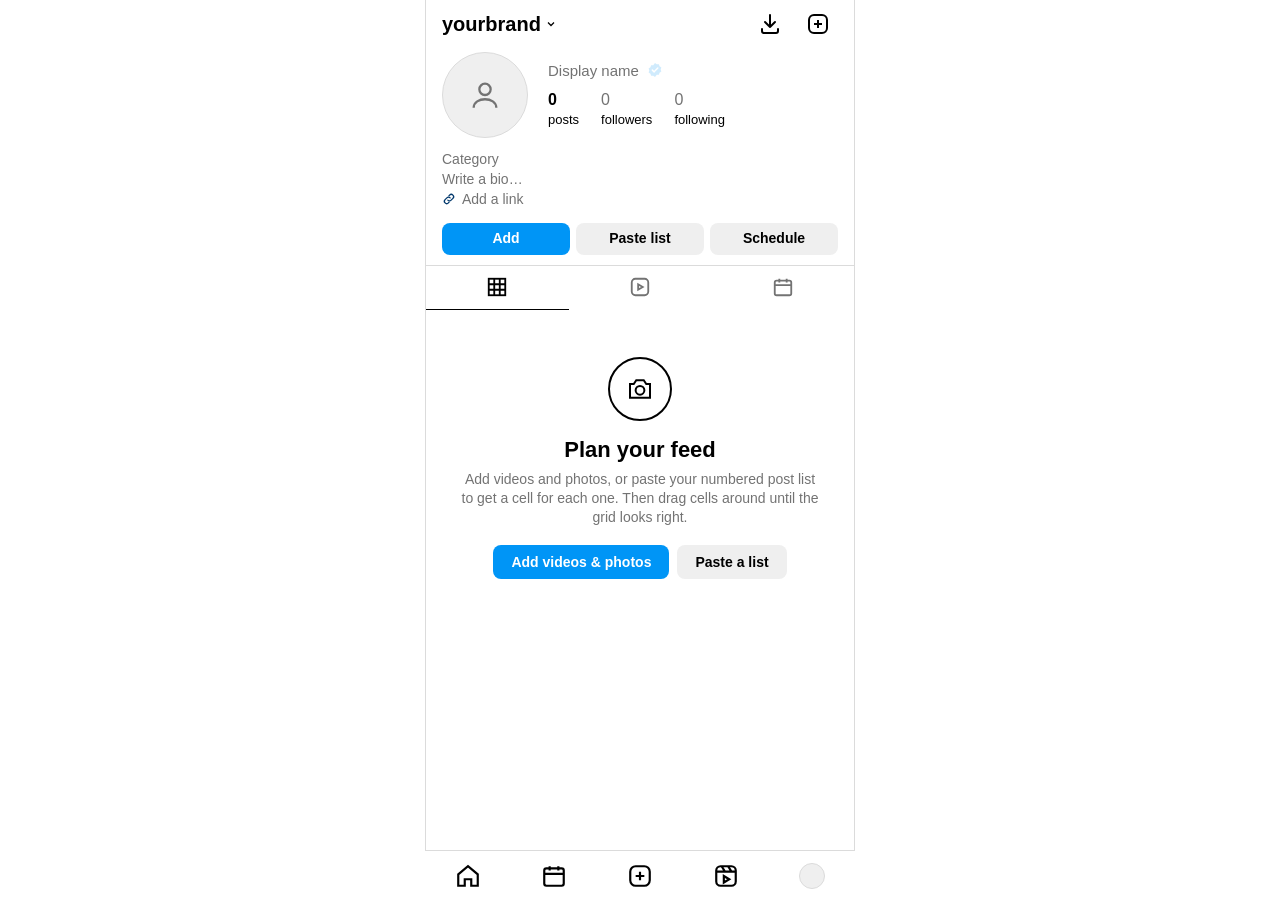
==== Instagram Previewer.html @ edfee6df "Rename index.html to Instagram Previewer.html Co-Authored-By: Claude Opus 5.5 <noreply@anthropic.com" ====
<!doctype html>
<html lang="en">
<head>
<meta charset="utf-8">
<meta name="viewport" content="width=device-width, initial-scale=1, viewport-fit=cover">
<meta name="theme-color" content="#ffffff" media="(prefers-color-scheme: light)">
<meta name="theme-color" content="#000000" media="(prefers-color-scheme: dark)">
<title>DreamVision Feed Planner</title>
<style>
  :root {
    --bg: #ffffff;
    --fg: #000000;
    --muted: #737373;
    --line: #dbdbdb;
    --chip: #efefef;
    --chip-hover: #dbdbdb;
    --sheet: #ffffff;
    --accent: #0095f6;
    --link: #00376b;
    --danger: #ed4956;
    --badge: rgba(0, 0, 0, 0.62);
    --backdrop: rgba(0, 0, 0, 0.45);
  }
  @media (prefers-color-scheme: dark) {
    :root:not([data-theme="light"]) {
      --bg: #000000;
      --fg: #f5f5f5;
      --muted: #a8a8a8;
      --line: #262626;
      --chip: #262626;
      --chip-hover: #363636;
      --sheet: #1a1a1a;
      --link: #e0f1ff;
      --backdrop: rgba(0, 0, 0, 0.65);
      color-scheme: dark;
    }
  }
  :root[data-theme="dark"] {
    --bg: #000000;
    --fg: #f5f5f5;
    --muted: #a8a8a8;
    --line: #262626;
    --chip: #262626;
    --chip-hover: #363636;
    --sheet: #1a1a1a;
    --link: #e0f1ff;
    --backdrop: rgba(0, 0, 0, 0.65);
    color-scheme: dark;
  }
  /* Keep content clear of the notch / home bar; fixed bars add their own inset. */
  :root { padding-top: env(safe-area-inset-top, 0px); }

  * { box-sizing: border-box; }
  html { -webkit-text-size-adjust: 100%; }
  body {
    margin: 0;
    background: var(--bg);
    color: var(--fg);
    font: 14px/1.35 -apple-system, BlinkMacSystemFont, "Segoe UI", Roboto, Helvetica, Arial, sans-serif;
  }
  button { font: inherit; color: inherit; background: none; border: 0; padding: 0; cursor: pointer; }
  svg { display: block; }
  [hidden] { display: none !important; }

  .app {
    max-width: 430px;
    margin: 0 auto;
    min-height: 100dvh;
    padding-bottom: calc(56px + env(safe-area-inset-bottom));
    background: var(--bg);
    position: relative;
  }
  @media (min-width: 480px) {
    .app { border-left: 1px solid var(--line); border-right: 1px solid var(--line); }
  }

  /* Top bar */
  .topbar {
    position: sticky; top: env(safe-area-inset-top, 0px); z-index: 20;
    display: flex; align-items: center; gap: 8px;
    height: 48px; padding: 0 16px;
    background: var(--bg);
  }
  .topbar .handle { font-size: 20px; font-weight: 700; flex: 1; min-width: 0; display: flex; align-items: center; gap: 4px; }
  .topbar .handle [contenteditable] { outline: none; white-space: nowrap; overflow: hidden; text-overflow: ellipsis; }
  .icon-btn { width: 40px; height: 40px; display: grid; place-items: center; border-radius: 8px; }
  .icon-btn:active { opacity: 0.5; }

  /* Profile header (current Instagram layout: name + stats beside the photo) */
  .profile { padding: 4px 16px 0; }
  .profile-top { display: flex; align-items: center; gap: 20px; }
  .avatar {
    flex: none; width: 86px; height: 86px; border-radius: 50%; cursor: pointer;
    background: var(--chip) center/cover no-repeat; border: 1px solid var(--line);
    display: grid; place-items: center; color: var(--muted);
  }
  .profile-main { flex: 1; min-width: 0; display: grid; gap: 8px; }
  .name-row { min-width: 0; }
  .name-row .name { font-weight: 600; font-size: 15px; outline: none; overflow-wrap: anywhere; }
  .verified { display: inline-flex; vertical-align: -2px; margin-left: 4px; color: var(--accent); }
  .verified[aria-pressed="false"] { opacity: 0.18; }
  .stats { display: flex; gap: 22px; }
  .stat b { display: block; font-size: 16px; font-weight: 600; }
  .stat span { font-size: 13px; }
  .stat [contenteditable] { outline: none; }
  .bio { margin-top: 12px; display: grid; gap: 1px; }
  .bio .category { color: var(--muted); outline: none; }
  .bio .text { white-space: pre-wrap; outline: none; min-height: 1.35em; }
  .bio .link { display: flex; align-items: center; gap: 6px; color: var(--link); font-weight: 600; }
  .bio .link span { outline: none; min-width: 2em; }
  [contenteditable]:empty::before { content: attr(data-placeholder); color: var(--muted); font-weight: 400; }
  [contenteditable]:focus { background: var(--chip); border-radius: 4px; }
  .actions { display: flex; gap: 6px; margin: 14px 0 10px; }
  .btn {
    flex: 1; min-height: 32px; border-radius: 8px; background: var(--chip);
    font-weight: 600; font-size: 14px; padding: 0 10px;
  }
  .btn:hover { background: var(--chip-hover); }
  .btn.primary { background: var(--accent); color: #fff; }
  .btn.primary:hover { filter: brightness(0.95); }

  /* Tabs */
  .tabs { display: flex; border-top: 1px solid var(--line); position: sticky; top: calc(48px + env(safe-area-inset-top)); z-index: 15; background: var(--bg); }
  .tab {
    flex: 1; height: 44px; display: grid; place-items: center; color: var(--muted);
    border-bottom: 1px solid transparent; margin-bottom: -1px;
  }
  .tab[aria-selected="true"] { color: var(--fg); border-bottom-color: var(--fg); }

  /* Grid: Instagram's profile grid is 3:4 */
  .grid { display: grid; grid-template-columns: repeat(3, 1fr); gap: 2px; }
  .tile {
    position: relative; aspect-ratio: 3 / 4; background: var(--chip); overflow: hidden;
    cursor: pointer; user-select: none; -webkit-user-select: none; -webkit-touch-callout: none;
  }
  .reels .tile { aspect-ratio: 9 / 16; }
  .tile img { width: 100%; height: 100%; object-fit: cover; display: block; pointer-events: none; }
  .tile .kind { position: absolute; top: 6px; right: 6px; color: #fff; filter: drop-shadow(0 0 2px rgba(0,0,0,.6)); }
  .tile .when, .tile .trial {
    position: absolute; bottom: 4px; padding: 1px 6px; border-radius: 4px;
    background: var(--badge); color: #fff; font-size: 11px; font-weight: 600; letter-spacing: .1px;
  }
  .tile .when { left: 4px; }
  .tile .trial { right: 4px; background: rgba(120, 60, 220, .85); }
  .tile .when.posted { background: rgba(0, 149, 246, .85); }
  .tile .busy {
    position: absolute; left: 0; right: 0; bottom: 0; padding: 18px 6px 6px; text-align: center;
    background: linear-gradient(transparent, rgba(0,0,0,.75)); color: #fff; font-size: 11px; font-weight: 600;
  }
  .tile.drop-target { outline: 3px solid var(--accent); outline-offset: -3px; }
  .ph {
    position: absolute; inset: 0; display: flex; flex-direction: column; align-items: center; justify-content: center;
    gap: 6px; padding: 10px; text-align: center; color: #fff;
    background: hsl(var(--h, 220) 22% 30%);
  }
  .ph span { font-weight: 800; font-size: 12px; line-height: 1.15; text-transform: uppercase; overflow-wrap: anywhere; }
  .ph small { font-size: 10px; opacity: .75; display: flex; align-items: center; gap: 4px; }
  .recover { margin: 0 16px 12px; padding: 12px; border-radius: 12px; background: var(--chip); display: grid; gap: 10px; }
  .recover p { margin: 0; }
  .off-grid-note { display: block; width: 100%; padding: 12px 16px; text-align: center; }
  .off-grid-note:hover { color: var(--fg); }
  .tile .reels-only {
    position: absolute; top: 6px; left: 6px; padding: 1px 6px; border-radius: 4px;
    background: var(--badge); color: #fff; font-size: 10px; font-weight: 600;
  }
  .tile.add-tile {
    display: grid; place-items: center; text-align: center; color: var(--muted);
    background: transparent; outline: 1.5px dashed var(--line); outline-offset: -6px; font-size: 12px; font-weight: 600;
  }
  .tile.add-tile:hover { color: var(--fg); }

  /* Drag state (shared by grid + list) */
  .dragging-src { opacity: 0.25; }
  .drag-ghost {
    position: fixed; z-index: 100; pointer-events: none; margin: 0;
    box-shadow: 0 10px 30px rgba(0,0,0,.35); transform: scale(1.06); border-radius: 4px; overflow: hidden;
  }
  body.is-dragging, body.is-dragging * { cursor: grabbing !important; user-select: none; -webkit-user-select: none; }

  /* Empty state */
  .empty { padding: 48px 32px; text-align: center; }
  .empty-icon { width: 64px; height: 64px; margin: 0 auto 14px; border: 2px solid var(--fg); border-radius: 50%; display: grid; place-items: center; }
  .empty h2 { font-size: 22px; margin: 0 0 6px; font-weight: 800; }
  .empty p { margin: 0 0 18px; color: var(--muted); }
  .empty .btns { display: flex; gap: 8px; justify-content: center; flex-wrap: wrap; }
  .empty .btn { flex: none; padding: 0 18px; height: 34px; }

  /* Schedule */
  .sched-settings { padding: 12px 16px; border-bottom: 1px solid var(--line); display: grid; gap: 10px; }
  .sched-settings .row { display: flex; align-items: center; gap: 8px; flex-wrap: wrap; }
  .sched-settings label { color: var(--muted); font-size: 13px; }
  .field {
    font: inherit; color: var(--fg); background: var(--chip); border: 0; border-radius: 8px;
    height: 34px; padding: 0 10px; min-width: 0;
  }
  .field.num { width: 56px; text-align: center; }
  .field.wide { width: 100%; font-weight: 600; }
  .hint { color: var(--muted); font-size: 12px; }
  .list { list-style: none; margin: 0; padding: 0; }
  .list-group { padding: 14px 16px 6px; font-size: 13px; font-weight: 700; color: var(--muted); text-transform: uppercase; letter-spacing: .4px; }
  .item {
    display: flex; align-items: center; gap: 12px; padding: 8px 16px; background: var(--bg);
    user-select: none; -webkit-user-select: none; -webkit-touch-callout: none; cursor: pointer;
  }
  .item:hover { background: color-mix(in srgb, var(--chip) 50%, transparent); }
  .item .thumb { width: 48px; aspect-ratio: 3 / 4; border-radius: 4px; background: var(--chip) center/cover no-repeat; flex: none; position: relative; overflow: hidden; }
  .item .thumb .ph span { font-size: 7px; }
  .item .thumb > svg { position: absolute; top: 3px; right: 3px; color: #fff; filter: drop-shadow(0 0 2px rgba(0,0,0,.6)); }
  .item .meta { flex: 1; min-width: 0; }
  .item .date { font-weight: 600; }
  .item .cap { white-space: nowrap; overflow: hidden; text-overflow: ellipsis; }
  .item .sub { color: var(--muted); font-size: 12px; }
  .item .num { color: var(--muted); font-size: 12px; font-variant-numeric: tabular-nums; width: 20px; text-align: right; flex: none; }
  .item .grip { color: var(--muted); padding: 8px 0 8px 8px; cursor: grab; touch-action: none; }

  /* Bottom nav */
  .bottomnav {
    position: fixed; bottom: 0; left: 50%; transform: translateX(-50%); z-index: 20;
    width: 100%; max-width: 430px; height: calc(50px + env(safe-area-inset-bottom));
    padding-bottom: env(safe-area-inset-bottom);
    display: flex; justify-content: space-around; align-items: center;
    background: var(--bg); border-top: 1px solid var(--line);
  }
  .bottomnav .mini-avatar { width: 26px; height: 26px; border-radius: 50%; background: var(--chip) center/cover no-repeat; border: 1px solid var(--line); }

  /* Modals */
  .backdrop {
    position: fixed; inset: 0; z-index: 50; background: var(--backdrop);
    display: flex; align-items: flex-end; justify-content: center;
    animation: fade .15s ease;
  }
  .sheet {
    width: 100%; max-width: 430px; max-height: 94dvh; overflow: auto; overscroll-behavior: contain;
    background: var(--sheet); border-radius: 14px 14px 0 0;
    padding-bottom: env(safe-area-inset-bottom);
    animation: up .2s ease;
  }
  .grabber { width: 36px; height: 4px; border-radius: 2px; background: var(--line); margin: 8px auto; }
  .sheet-body { padding: 12px 16px 16px; display: grid; gap: 12px; }
  .sheet-title { font-size: 16px; font-weight: 700; text-align: center; padding: 2px 16px 6px; }
  .menu { display: grid; padding: 0 8px 8px; }
  .menu button { display: flex; gap: 14px; align-items: center; text-align: left; padding: 12px 10px; border-radius: 10px; }
  .menu button:hover { background: var(--chip); }
  .menu b { display: block; font-weight: 600; }
  .menu small { color: var(--muted); }
  .backup-row { display: flex; align-items: center; gap: 12px; padding: 12px; border-radius: 12px; background: var(--chip); }
  .backup-row > div { flex: 1; min-width: 0; }
  .backup-row b { display: block; font-weight: 600; }
  .backup-row small { color: var(--muted); }
  .backup-row .btn { flex: none; min-width: 84px; height: 34px; background: var(--sheet); }
  .backup-row .btn.primary { background: var(--accent); }
  .restore-confirm { padding: 12px; border-radius: 12px; border: 1px solid var(--danger); display: grid; gap: 10px; }
  .restore-confirm p { margin: 0; }
  .menu-setting { gap: 16px; margin: 0 8px 12px; padding: 12px 10px 4px; border-top: 1px solid var(--line); }
  .menu-setting b { display: block; font-weight: 600; }
  .menu-setting small { color: var(--muted); }
  .menu .ico { width: 40px; height: 40px; border-radius: 50%; background: var(--chip); display: grid; place-items: center; flex: none; }

  /* Post viewer: swipeable slides */
  .viewer { position: relative; background: #000; }
  .slides { display: flex; overflow-x: auto; scroll-snap-type: x mandatory; scrollbar-width: none; }
  .slides::-webkit-scrollbar { display: none; }
  .slide { flex: 0 0 100%; scroll-snap-align: center; position: relative; display: flex; align-items: center; justify-content: center; height: min(52dvh, 560px); overflow: hidden; }
  .slide img, .slide video { max-width: 100%; max-height: min(52dvh, 560px); display: block; object-fit: contain; }
  .slide .rm {
    position: absolute; top: 8px; right: 8px; width: 30px; height: 30px; border-radius: 50%;
    background: rgba(0,0,0,.55); color: #fff; display: grid; place-items: center;
  }
  .slide-empty { flex: 0 0 100%; height: 34dvh; display: grid; place-items: center; text-align: center; color: #fff; padding: 20px; }
  .slide-empty .btn { color: #fff; background: rgba(255,255,255,.16); height: 36px; padding: 0 16px; }
  .slide-empty p { margin: 0 0 12px; opacity: .8; }
  .slide .slide-empty { height: 100%; font-size: 13px; }
  .slide .slide-empty p { opacity: .9; }
  .slide-count {
    position: absolute; top: 10px; left: 10px; padding: 2px 8px; border-radius: 10px;
    background: rgba(0,0,0,.55); color: #fff; font-size: 12px; font-weight: 600; pointer-events: none;
  }
  .dots { display: flex; justify-content: center; gap: 4px; padding: 8px 0 0; }
  .dots i { width: 6px; height: 6px; border-radius: 50%; background: var(--line); }
  .dots i.on { background: var(--accent); }
  .sheet-when { font-weight: 600; }
  .sheet-when small { display: block; color: var(--muted); font-weight: 400; font-size: 12px; }
  .seg { display: flex; background: var(--chip); border-radius: 9px; padding: 2px; }
  .seg button { flex: 1; height: 30px; border-radius: 7px; font-size: 13px; font-weight: 600; color: var(--muted); }
  .seg button[aria-pressed="true"] { background: var(--sheet); color: var(--fg); box-shadow: 0 1px 3px rgba(0,0,0,.15); }
  .sheet textarea {
    font: inherit; color: var(--fg); background: var(--chip); border: 0; border-radius: 8px;
    padding: 10px; min-height: 70px; resize: vertical; width: 100%;
  }
  .switch-row { display: flex; align-items: center; justify-content: space-between; }
  .switch { position: relative; width: 44px; height: 26px; flex: none; }
  .switch input { opacity: 0; width: 100%; height: 100%; margin: 0; position: absolute; cursor: pointer; z-index: 1; }
  .switch span { position: absolute; inset: 0; border-radius: 13px; background: var(--line); transition: background .15s; pointer-events: none; }
  .switch span::after { content: ""; position: absolute; top: 3px; left: 3px; width: 20px; height: 20px; border-radius: 50%; background: #fff; transition: transform .15s; box-shadow: 0 1px 2px rgba(0,0,0,.3); }
  .switch input:checked + span { background: var(--accent); }
  .switch input:checked + span::after { transform: translateX(18px); }
  .sheet-btns { display: flex; gap: 6px; flex-wrap: wrap; }
  .sheet-btns .btn { flex: 1 1 120px; height: 34px; }
  .btn.danger { color: var(--danger); background: transparent; }
  .btn.danger:hover { background: var(--chip); }
  .btn.danger.armed { background: var(--danger); color: #fff; }
  .slide .rm.armed { width: auto; padding: 0 12px; border-radius: 15px; background: var(--danger); font-size: 13px; font-weight: 600; }

  /* Cover picker */
  .cover { display: grid; grid-template-columns: 78px 1fr; gap: 12px; align-items: center; padding: 12px; border-radius: 12px; background: var(--chip); }
  .cover-preview { width: 78px; aspect-ratio: 3 / 4; border-radius: 4px; overflow: hidden; background: #000; position: relative; }
  .cover-preview img, .cover-preview canvas { width: 100%; height: 100%; object-fit: cover; display: block; }
  .cover-preview .ph span { font-size: 8px; }
  .cover h3 { margin: 0 0 2px; font-size: 14px; }
  .cover .hint { margin-bottom: 8px; }
  .cover input[type="range"] { width: 100%; accent-color: var(--accent); margin: 0 0 8px; }
  .cover .sheet-btns .btn { flex: 1 1 90px; background: var(--sheet); font-size: 13px; }
  .cover .sheet-btns .btn:hover { background: var(--chip-hover); }
  .cover .btn.primary { background: var(--accent); }

  /* Drop overlay + toast */
  .drop-overlay {
    position: fixed; inset: 0; z-index: 60; display: grid; place-items: center;
    background: color-mix(in srgb, var(--accent) 18%, transparent);
    border: 3px dashed var(--accent); font-size: 18px; font-weight: 700; color: var(--accent);
    pointer-events: none; text-align: center; padding: 20px;
  }
  .toast {
    position: fixed; left: 50%; top: calc(12px + env(safe-area-inset-top)); transform: translateX(-50%);
    z-index: 70; background: #262626; color: #fff; padding: 10px 14px; border-radius: 8px;
    font-size: 13px; max-width: calc(100% - 32px); box-shadow: 0 4px 16px rgba(0,0,0,.3);
  }

  @keyframes fade { from { opacity: 0; } }
  @keyframes up { from { transform: translateY(40px); opacity: 0; } }
  @media (prefers-reduced-motion: reduce) {
    *, *::before, *::after { animation: none !important; transition: none !important; }
  }
</style>
</head>
<body>
<div class="app">
  <header class="topbar">
    <div class="handle">
      <span id="username" contenteditable="plaintext-only" spellcheck="false" data-placeholder="username"></span>
      <svg width="12" height="12" viewBox="0 0 24 24" fill="none" stroke="currentColor" stroke-width="2.5"><path d="M6 9l6 6 6-6"/></svg>
    </div>
    <button class="icon-btn" data-open-backup aria-label="Backup" title="Backup">
      <svg width="24" height="24" viewBox="0 0 24 24" fill="none" stroke="currentColor" stroke-width="2" stroke-linecap="round" stroke-linejoin="round"><path d="M12 3v12M7 10l5 5 5-5"/><path d="M4 17v2a2 2 0 002 2h12a2 2 0 002-2v-2"/></svg>
    </button>
    <button class="icon-btn" data-open-add aria-label="Add">
      <svg width="24" height="24" viewBox="0 0 24 24" fill="none" stroke="currentColor" stroke-width="2"><rect x="3" y="3" width="18" height="18" rx="5"/><path d="M12 8v8M8 12h8"/></svg>
    </button>
  </header>

  <section class="profile">
    <div class="profile-top">
      <div class="avatar" id="avatar" title="Change profile photo">
        <svg width="34" height="34" viewBox="0 0 24 24" fill="none" stroke="currentColor" stroke-width="1.6"><circle cx="12" cy="8" r="4"/><path d="M4 21c0-4 4-6 8-6s8 2 8 6"/></svg>
      </div>
      <div class="profile-main">
        <div class="name-row">
          <span class="name" id="displayName" contenteditable="plaintext-only" data-placeholder="Display name"></span>
          <button class="verified" id="verifiedBtn" aria-pressed="false" aria-label="Verified badge" title="Tap to toggle the verified badge">
            <svg width="16" height="16"><use href="#i-verified"/></svg>
          </button>
        </div>
        <div class="stats">
          <div class="stat"><b id="postCount">0</b><span>posts</span></div>
          <div class="stat"><b id="followers" contenteditable="plaintext-only" spellcheck="false" data-placeholder="0"></b><span>followers</span></div>
          <div class="stat"><b id="following" contenteditable="plaintext-only" spellcheck="false" data-placeholder="0"></b><span>following</span></div>
        </div>
      </div>
    </div>
    <div class="bio">
      <div class="category" id="category" contenteditable="plaintext-only" data-placeholder="Category"></div>
      <div class="text" id="bioText" contenteditable="plaintext-only" data-placeholder="Write a bio…"></div>
      <div class="link">
        <svg width="14" height="14"><use href="#i-link"/></svg>
        <span id="link" contenteditable="plaintext-only" spellcheck="false" data-placeholder="Add a link"></span>
      </div>
    </div>
    <div class="actions">
      <button class="btn primary" data-open-add>Add</button>
      <button class="btn" data-open-paste>Paste list</button>
      <button class="btn" data-goto="schedule">Schedule</button>
    </div>
  </section>

  <nav class="tabs" role="tablist">
    <button class="tab" role="tab" data-tab="grid" aria-selected="true" aria-label="Grid">
      <svg width="22" height="22" viewBox="0 0 24 24" fill="none" stroke="currentColor" stroke-width="2"><rect x="3" y="3" width="18" height="18"/><path d="M9 3v18M15 3v18M3 9h18M3 15h18"/></svg>
    </button>
    <button class="tab" role="tab" data-tab="reels" aria-selected="false" aria-label="Reels">
      <svg width="22" height="22" viewBox="0 0 24 24" fill="none" stroke="currentColor" stroke-width="2"><rect x="3" y="3" width="18" height="18" rx="4"/><path d="M10 9v6l5-3z"/></svg>
    </button>
    <button class="tab" role="tab" data-tab="schedule" aria-selected="false" aria-label="Schedule">
      <svg width="22" height="22" viewBox="0 0 24 24" fill="none" stroke="currentColor" stroke-width="2"><rect x="3" y="5" width="18" height="16" rx="2"/><path d="M3 10h18M8 3v4M16 3v4"/></svg>
    </button>
  </nav>

  <main>
    <section id="gridView">
      <div class="recover" id="recover" hidden>
        <p><b>The planner closed unexpectedly last time.</b> Very large videos can do this, especially on phones. Smaller H.264 exports work best.</p>
        <div class="sheet-btns">
          <button class="btn" id="recoverOk">OK</button>
          <button class="btn danger" id="recoverClear">Clear all planner data</button>
        </div>
      </div>
      <div class="grid" id="grid"></div>
      <button class="hint off-grid-note" id="offGridNote" data-goto="reels" hidden></button>
      <div class="empty" id="empty" hidden>
        <div class="empty-icon">
          <svg width="30" height="30" viewBox="0 0 24 24" fill="none" stroke="currentColor" stroke-width="1.6"><path d="M4 8h3l2-3h6l2 3h3v11H4z"/><circle cx="12" cy="13" r="3.5"/></svg>
        </div>
        <h2>Plan your feed</h2>
        <p>Add videos and photos, or paste your numbered post list to get a cell for each one. Then drag cells around until the grid looks right.</p>
        <div class="btns">
          <button class="btn primary" data-pick="each">Add videos &amp; photos</button>
          <button class="btn" data-open-paste>Paste a list</button>
        </div>
      </div>
    </section>

    <section id="reelsView" hidden>
      <div class="grid reels" id="reelsGrid"></div>
      <div class="empty" id="reelsEmpty" hidden><p>Reels and trial reels show here at full 9:16, the way the Reels tab crops them.</p></div>
    </section>

    <section id="scheduleView" hidden>
      <div class="sched-settings">
        <div class="row">
          <label for="startDate">Start</label>
          <input class="field" type="date" id="startDate">
          <label for="postTime">at</label>
          <input class="field" type="time" id="postTime">
        </div>
        <div class="row">
          <label for="everyDays">Post every</label>
          <input class="field num" type="number" id="everyDays" min="1" max="60" step="1">
          <label for="everyDays">day(s)</label>
        </div>
        <div class="hint">The bottom of your grid posts first. Drag here or in the grid to reshuffle; dates follow the order.</div>
      </div>
      <ul class="list" id="schedList"></ul>
      <div class="empty" id="schedEmpty" hidden><p>Nothing scheduled yet. Add posts and they'll show up here in posting order.</p></div>
    </section>
  </main>

  <nav class="bottomnav" aria-label="App">
    <button class="icon-btn" aria-label="Grid" data-goto="grid" data-scroll-top>
      <svg width="26" height="26" viewBox="0 0 24 24" fill="none" stroke="currentColor" stroke-width="2"><path d="M3 10.5L12 3l9 7.5V21h-6v-6H9v6H3z"/></svg>
    </button>
    <button class="icon-btn" aria-label="Schedule" data-goto="schedule">
      <svg width="26" height="26" viewBox="0 0 24 24" fill="none" stroke="currentColor" stroke-width="2"><rect x="3" y="5" width="18" height="16" rx="2"/><path d="M3 10h18M8 3v4M16 3v4"/></svg>
    </button>
    <button class="icon-btn" aria-label="Add" data-open-add>
      <svg width="26" height="26" viewBox="0 0 24 24" fill="none" stroke="currentColor" stroke-width="2"><rect x="3" y="3" width="18" height="18" rx="5"/><path d="M12 8v8M8 12h8"/></svg>
    </button>
    <button class="icon-btn" aria-label="Reels" data-goto="reels">
      <svg width="26" height="26" viewBox="0 0 24 24" fill="none" stroke="currentColor" stroke-width="2"><rect x="3" y="3" width="18" height="18" rx="4"/><path d="M3 8h18M8 3l3 5M14 3l3 5M10 12v6l5-3z"/></svg>
    </button>
    <button class="icon-btn" aria-label="Profile" data-goto="grid" data-scroll-top>
      <span class="mini-avatar" id="miniAvatar"></span>
    </button>
  </nav>
</div>

<!-- Add menu -->
<div class="backdrop" id="addMenu" hidden>
  <div class="sheet" role="dialog" aria-modal="true" aria-label="Add">
    <div class="grabber"></div>
    <div class="sheet-title">Add to your grid</div>
    <div class="menu">
      <button data-pick="each">
        <span class="ico"><svg width="20" height="20"><use href="#i-reel"/></svg></span>
        <span><b>Videos &amp; photos</b><small>Each file gets its own cell</small></span>
      </button>
      <button data-pick="carousel">
        <span class="ico"><svg width="20" height="20"><use href="#i-carousel"/></svg></span>
        <span><b>Carousel</b><small>Pick several files for one swipeable post</small></span>
      </button>
      <button data-add-placeholder>
        <span class="ico"><svg width="20" height="20" viewBox="0 0 24 24" fill="none" stroke="currentColor" stroke-width="2" stroke-dasharray="3 3"><rect x="4" y="3" width="16" height="18" rx="2"/></svg></span>
        <span><b>Empty cell</b><small>A titled spot for content you haven't shot yet</small></span>
      </button>
      <button data-open-paste>
        <span class="ico"><svg width="20" height="20" viewBox="0 0 24 24" fill="none" stroke="currentColor" stroke-width="2" stroke-linecap="round"><path d="M9 6h11M9 12h11M9 18h11M4 6h.01M4 12h.01M4 18h.01"/></svg></span>
        <span><b>Paste a list</b><small>Turn your numbered post list into cells</small></span>
      </button>
    </div>
    <div class="menu-setting switch-row">
      <span><b>Compress videos</b><small>Makes a lighter 720p copy so the planner stays fast. Your original files aren't changed.</small></span>
      <span class="switch"><input type="checkbox" id="compressToggle" aria-label="Compress videos"><span></span></span>
    </div>
  </div>
</div>

<!-- Backup -->
<div class="backdrop" id="backupModal" hidden>
  <div class="sheet" role="dialog" aria-modal="true" aria-label="Backup">
    <div class="grabber"></div>
    <div class="sheet-title">Backup</div>
    <div class="sheet-body">
      <div class="hint">Your plan is saved in this browser only. A backup file holds everything (posts, videos, thumbnails, profile and schedule) so you can keep it safe or open it on another computer.</div>
      <div class="backup-row">
        <div><b>Save backup file</b><small id="lastBackup">No backup saved yet.</small></div>
        <button class="btn primary" id="backupSave">Save</button>
      </div>
      <div class="backup-row">
        <div><b>Restore from backup</b><small>Replaces what's in the planner now with the backup.</small></div>
        <button class="btn" id="backupLoad">Restore</button>
      </div>
      <div class="restore-confirm" id="restoreConfirm" hidden>
        <p id="restoreText"></p>
        <div class="sheet-btns">
          <button class="btn" id="restoreCancel">Cancel</button>
          <button class="btn danger armed" id="restoreGo">Replace my plan</button>
        </div>
      </div>
      <div class="hint" id="backupStatus" hidden></div>
    </div>
  </div>
</div>

<!-- Paste list -->
<div class="backdrop" id="pasteModal" hidden>
  <div class="sheet" role="dialog" aria-modal="true" aria-label="Paste a list">
    <div class="grabber"></div>
    <div class="sheet-title">Paste your post list</div>
    <div class="sheet-body">
      <div class="hint">One post per line. Line 1 becomes the top-left cell, like reading the grid. Words like carousel, trial or post set the type; anything else becomes a reel.</div>
      <textarea id="pasteText" rows="9" placeholder="1. THE NEW WAY TO INTERVIEW - CAROUSEL&#10;2. FLASHY FOOTAGE - TRIAL REEL&#10;3. TALKING SCOTT A&#10;…"></textarea>
      <div class="sheet-btns">
        <button class="btn" data-close>Cancel</button>
        <button class="btn primary" id="pasteCreate">Create cells</button>
      </div>
    </div>
  </div>
</div>

<!-- Post viewer / editor -->
<div class="backdrop" id="sheet" hidden>
  <div class="sheet" role="dialog" aria-modal="true" aria-label="Post details">
    <div class="grabber"></div>
    <div class="viewer">
      <div class="slides" id="slides"></div>
      <span class="slide-count" id="slideCount" hidden></span>
    </div>
    <div class="dots" id="dots"></div>
    <div class="sheet-body">
      <div class="sheet-when" id="sheetWhen"></div>
      <input class="field wide" id="sheetTitle" placeholder="Working title, e.g. TALKING SCOTT A" autocomplete="off">
      <div class="seg" id="sheetKind" role="group" aria-label="Post type">
        <button data-kind="post">Post</button>
        <button data-kind="carousel">Carousel</button>
        <button data-kind="reel">Reel</button>
        <button data-kind="trial">Trial reel</button>
      </div>
      <div class="hint" id="kindHint"></div>
      <div class="switch-row" id="gridRow">
        <span>Show on profile grid<small class="hint" id="gridHint" style="display:block"></small></span>
        <label class="switch"><input type="checkbox" id="sheetOnGrid"><span></span></label>
      </div>

      <div class="cover" id="coverBox">
        <div class="cover-preview" id="coverPreview"></div>
        <div>
          <h3>Grid thumbnail</h3>
          <div class="hint" id="coverHint"></div>
          <input type="range" id="scrub" min="0" max="1000" value="0" aria-label="Scrub to pick a frame">
          <div class="sheet-btns">
            <button class="btn primary" id="frameBtn">Use this frame</button>
            <button class="btn" id="thumbBtn">Upload image</button>
            <button class="btn" id="resetThumbBtn">Reset</button>
          </div>
        </div>
      </div>

      <textarea id="sheetCaption" placeholder="Caption or notes…"></textarea>
      <div class="switch-row">
        <span>Already posted</span>
        <label class="switch"><input type="checkbox" id="sheetPosted"><span></span></label>
      </div>
      <div class="sheet-btns">
        <button class="btn" id="addMediaBtn">Add video or photo</button>
      </div>
      <div class="hint" id="sheetBusy" hidden></div>
      <div class="sheet-btns">
        <button class="btn danger" id="deleteBtn">Delete cell</button>
        <button class="btn" data-close>Done</button>
      </div>
    </div>
  </div>
</div>

<div class="drop-overlay" id="dropOverlay" hidden>Drop on a cell to fill it, or anywhere else to add new cells</div>
<div class="toast" id="toast" hidden></div>

<input type="file" id="fileInput" accept="image/*,video/*" multiple hidden>
<input type="file" id="mediaInput" accept="image/*,video/*" multiple hidden>
<input type="file" id="avatarInput" accept="image/*" hidden>
<input type="file" id="thumbInput" accept="image/*" hidden>
<input type="file" id="backupInput" accept=".zip,application/zip" hidden>

<svg width="0" height="0" style="position:absolute">
  <symbol id="i-reel" viewBox="0 0 24 24"><path fill="currentColor" d="M5 3h14a2 2 0 012 2v14a2 2 0 01-2 2H5a2 2 0 01-2-2V5a2 2 0 012-2zm5 6v7l6-3.5z"/></symbol>
  <symbol id="i-carousel" viewBox="0 0 24 24"><path fill="currentColor" d="M8 2h12a2 2 0 012 2v12a2 2 0 01-2 2h-1V6a1 1 0 00-1-1H6V4a2 2 0 012-2zM4 6h12a2 2 0 012 2v12a2 2 0 01-2 2H4a2 2 0 01-2-2V8a2 2 0 012-2z"/></symbol>
  <symbol id="i-grip" viewBox="0 0 24 24"><path fill="none" stroke="currentColor" stroke-width="2" stroke-linecap="round" d="M5 8h14M5 12h14M5 16h14"/></symbol>
  <symbol id="i-link" viewBox="0 0 24 24"><path fill="none" stroke="currentColor" stroke-width="2.2" stroke-linecap="round" d="M10 14a4 4 0 005.7 0l3-3a4 4 0 00-5.7-5.7l-1 1M14 10a4 4 0 00-5.7 0l-3 3a4 4 0 005.7 5.7l1-1"/></symbol>
  <symbol id="i-verified" viewBox="0 0 24 24"><path fill="currentColor" d="M12 1.5l2.6 1.9 3.2-.2 1 3.1 2.7 1.8-1 3.1 1 3.1-2.7 1.8-1 3.1-3.2-.2L12 22.5l-2.6-1.9-3.2.2-1-3.1-2.7-1.8 1-3.1-1-3.1 2.7-1.8 1-3.1 3.2.2z"/><path fill="none" stroke="#fff" stroke-width="2.2" stroke-linecap="round" stroke-linejoin="round" d="M8 12.2l2.7 2.6L16.2 9"/></symbol>
  <symbol id="i-x" viewBox="0 0 24 24"><path fill="none" stroke="currentColor" stroke-width="2.4" stroke-linecap="round" d="M6 6l12 12M18 6L6 18"/></symbol>
</svg>

<script>
(() => {
  'use strict';

  // ---------- Storage (IndexedDB: media blobs + small settings) ----------
  const store = (() => {
    let dbPromise = null;
    function open() {
      if (!dbPromise) {
        dbPromise = new Promise((resolve, reject) => {
          const req = indexedDB.open('feed-planner', 2);
          req.onupgradeneeded = e => {
            const db = req.result;
            if (e.oldVersion < 1) {
              db.createObjectStore('posts', { keyPath: 'id' });
              db.createObjectStore('kv');
            }
            if (e.oldVersion < 2) {
              // Videos live in their own store so editing a title never rewrites (or reloads) a video.
              const media = db.createObjectStore('media');
              if (e.oldVersion >= 1) {
                req.transaction.objectStore('posts').openCursor().onsuccess = ev => {
                  const cur = ev.target.result;
                  if (!cur) return;
                  const p = cur.value;
                  const blobs = Array.isArray(p.slides) ? p.slides : p.media ? [p.media] : [];
                  p.slides = blobs.map(b => {
                    if (!(b instanceof Blob)) return b;
                    const id = uid();
                    media.put(b, id);
                    return { id, type: b.type, name: b.name || '' };
                  });
                  if (!p.kind) p.kind = p.type === 'video' ? 'reel' : p.slides.length > 1 ? 'carousel' : 'post';
                  delete p.media; delete p.type;
                  cur.update(p);
                  cur.continue();
                };
              }
            }
          };
          req.onsuccess = () => {
            // Let a newer version (e.g. the planner updated in another tab) take over instead of blocking it.
            req.result.onversionchange = () => req.result.close();
            resolve(req.result);
          };
          req.onerror = () => reject(req.error);
          req.onblocked = () => toast('Close the planner in your other tabs to finish updating it.', 8000);
        });
      }
      return dbPromise;
    }
    async function run(name, mode, fn) {
      const db = await open();
      return new Promise((resolve, reject) => {
        const tx = db.transaction(name, mode);
        const req = fn(tx.objectStore(name));
        tx.oncomplete = () => resolve(req ? req.result : undefined);
        tx.onerror = tx.onabort = () => reject(tx.error);
      });
    }
    return {
      allPosts: () => run('posts', 'readonly', s => s.getAll()),
      putPost: p => run('posts', 'readwrite', s => s.put(p)),
      deletePost: id => run('posts', 'readwrite', s => s.delete(id)),
      getMedia: id => run('media', 'readonly', s => s.get(id)),
      putMedia: (id, blob) => run('media', 'readwrite', s => s.put(blob, id)),
      deleteMedia: id => run('media', 'readwrite', s => s.delete(id)),
      get: k => run('kv', 'readonly', s => s.get(k)),
      set: (k, v) => run('kv', 'readwrite', s => s.put(v, k)),
      // Restore: wipe everything and write the backup in one transaction, so it's all-or-nothing.
      async replaceAll({ posts, media, kv }) {
        const db = await open();
        return new Promise((resolve, reject) => {
          const tx = db.transaction(['posts', 'media', 'kv'], 'readwrite');
          const [ps, ms, ks] = ['posts', 'media', 'kv'].map(n => tx.objectStore(n));
          ps.clear(); ms.clear(); ks.clear();
          posts.forEach(p => ps.put(p));
          media.forEach(([id, blob]) => ms.put(blob, id));
          kv.forEach(([k, v]) => ks.put(v, k));
          tx.oncomplete = () => resolve();
          tx.onerror = tx.onabort = () => reject(tx.error);
        });
      },
    };
  })();

  let saveWarned = false;
  function persist(promise) {
    promise.catch(() => {
      if (!saveWarned) { saveWarned = true; toast("Couldn't save in this browser. Changes will be lost on refresh."); }
    });
  }

  // ---------- State ----------
  const KINDS = { post: 'Post', carousel: 'Carousel', reel: 'Reel', trial: 'Trial reel' };
  const KIND_HINTS = {
    post: '',
    carousel: 'Swipe through the slides above. The grid shows the thumbnail below.',
    reel: 'The grid crops reels to 3:4; the Reels tab shows the full 9:16.',
    trial: 'On Instagram, trial reels go to non-followers first and only land on your grid if you share them there. Use the switch below to preview either way.',
  };
  const posts = new Map();     // id -> { id, kind, title, slides: [{ id, type, name }], thumb, customThumb, caption, posted, onGrid, created }
  const mediaCache = new Map(); // media id -> Blob, loaded only when a cell is opened
  let order = [];              // grid order, index 0 = top-left (newest)
  let profile = { username: 'yourbrand', name: '', verified: false, category: '', bio: '', link: '', followers: '', following: '' };
  let schedule = { start: todayISO(), time: '18:00', every: 1 };
  let avatarBlob = null;
  let settings = { compress: true };
  const urls = new Map();      // blob -> object URL cache
  let openId = null;
  let currentTab = 'grid';

  function todayISO() {
    const d = new Date();
    return `${d.getFullYear()}-${String(d.getMonth() + 1).padStart(2, '0')}-${String(d.getDate()).padStart(2, '0')}`;
  }
  function urlFor(blob) {
    if (!blob) return '';
    let u = urls.get(blob);
    if (!u) { u = URL.createObjectURL(blob); urls.set(blob, u); }
    return u;
  }
  function dropUrl(blob) {
    const u = urls.get(blob);
    if (u) { URL.revokeObjectURL(u); urls.delete(blob); }
  }
  const uid = () => Date.now().toString(36) + Math.random().toString(36).slice(2, 8);
  const isVideo = blob => !!blob && /^video\//.test(blob.type);
  const esc = s => String(s).replace(/[&<>"']/g, c => ({ '&': '&amp;', '<': '&lt;', '>': '&gt;', '"': '&quot;', "'": '&#39;' }[c]));
  function hue(id) { let h = 0; for (const c of id) h = (h * 31 + c.charCodeAt(0)) % 360; return h; }

  // Fill in fields that older saves don't have. (Files were moved out of posts by the v2 upgrade.)
  function normalize(p) {
    let changed = false;
    if (!Array.isArray(p.slides)) { p.slides = []; changed = true; }
    if (!p.kind) { p.kind = p.slides.length > 1 ? 'carousel' : isVideo(p.slides[0]) ? 'reel' : 'post'; changed = true; }
    p.title = p.title || '';
    p.caption = p.caption || '';
    p.posted = !!p.posted;
    p.customThumb = !!p.customThumb;
    if (typeof p.onGrid !== 'boolean') { p.onGrid = true; changed = true; }
    return changed;
  }

  // ---------- Schedule math ----------
  // Unposted posts go out bottom-of-grid first. Slot i = start + i * every days.
  function queue() {
    return order.filter(id => !posts.get(id).posted).reverse();
  }
  function scheduleDates() {
    const map = new Map();
    const [y, m, d] = (schedule.start || todayISO()).split('-').map(Number);
    const [hh, mm] = (schedule.time || '18:00').split(':').map(Number);
    const every = Math.max(1, Number(schedule.every) || 1);
    queue().forEach((id, i) => map.set(id, new Date(y, m - 1, d + i * every, hh, mm)));
    return map;
  }
  const fmtShort = new Intl.DateTimeFormat(undefined, { month: 'short', day: 'numeric' });
  const fmtLong = new Intl.DateTimeFormat(undefined, { weekday: 'short', month: 'short', day: 'numeric' });
  const fmtTime = new Intl.DateTimeFormat(undefined, { hour: 'numeric', minute: '2-digit' });

  // ---------- Thumbnails ----------
  function canvasToBlob(canvas) {
    return new Promise(res => canvas.toBlob(b => res(b), 'image/jpeg', 0.85));
  }
  function drawScaled(source, w, h, max = 720) {
    const scale = Math.min(1, max / Math.max(w, h));
    const c = document.createElement('canvas');
    c.width = Math.round(w * scale); c.height = Math.round(h * scale);
    c.getContext('2d').drawImage(source, 0, 0, c.width, c.height);
    return canvasToBlob(c);
  }
  async function imageThumb(blob) {
    try {
      const bmp = await createImageBitmap(blob);
      const out = await drawScaled(bmp, bmp.width, bmp.height);
      bmp.close && bmp.close();
      return out || blob;
    } catch { return blob; } // e.g. HEIC the browser can't decode: show original
  }
  function videoThumb(blob, atTime) {
    return new Promise(resolve => {
      const v = document.createElement('video');
      const src = URL.createObjectURL(blob);
      let done = false;
      const finish = out => { if (done) return; done = true; URL.revokeObjectURL(src); v.removeAttribute('src'); v.load(); resolve(out); };
      setTimeout(() => finish(null), 8000);
      v.muted = true; v.playsInline = true; v.preload = 'auto';
      v.onloadeddata = () => {
        const t = atTime != null ? atTime : Math.min(0.5, (v.duration || 1) / 2);
        if (Math.abs(v.currentTime - t) < 0.01) v.onseeked(); else v.currentTime = t;
      };
      v.onseeked = async () => finish(await drawScaled(v, v.videoWidth, v.videoHeight));
      v.onerror = () => finish(null);
      v.src = src;
    });
  }
  const mediaThumb = blob => (isVideo(blob) ? videoThumb(blob) : imageThumb(blob));

  // Each slide is { id, type, name }; the file itself is saved once and loaded on demand.
  function storeMedia(file) {
    const id = uid();
    mediaCache.set(id, file);
    persist(store.putMedia(id, file));
    return { id, type: file.type, name: file.name || '' };
  }
  async function loadMedia(slide) {
    if (!mediaCache.has(slide.id)) {
      const blob = await store.getMedia(slide.id).catch(() => null);
      if (blob) mediaCache.set(slide.id, blob);
    }
    return mediaCache.get(slide.id) || null;
  }
  function forgetMedia(slide) {
    const blob = mediaCache.get(slide.id);
    if (blob) dropUrl(blob);
    mediaCache.delete(slide.id);
    persist(store.deleteMedia(slide.id));
  }

  async function autoThumb(p) {
    if (p.customThumb && p.thumb) return;
    p.customThumb = false;
    const first = p.slides[0] ? await loadMedia(p.slides[0]) : null;
    p.thumb = first ? await mediaThumb(first) : null;
  }

  // ---------- Creating posts ----------
  function newPost(fields) {
    return { id: uid(), kind: 'post', title: '', slides: [], thumb: null, customThumb: false, caption: '', posted: false, onGrid: true, created: Date.now(), ...fields };
  }
  function insertAtTop(ids) {
    order = ids.concat(order);
    saveOrder();
  }
  const isReel = p => p.kind === 'reel' || p.kind === 'trial';
  // Reels can be kept off the profile grid (Reels tab only), like Instagram's "Show on profile grid".
  const onGrid = p => !isReel(p) || p.onGrid !== false;
  const kindFor = files => (files.length > 1 ? 'carousel' : isVideo(files[0]) ? 'reel' : 'post');
  // Some browsers/OSes hand over .mov and friends with no MIME type, so fall back to the extension.
  const EXT_TYPES = {
    mp4: 'video/mp4', m4v: 'video/mp4', mov: 'video/quicktime', qt: 'video/quicktime', webm: 'video/webm',
    mkv: 'video/x-matroska', avi: 'video/x-msvideo', mts: 'video/mp2t', m2ts: 'video/mp2t', '3gp': 'video/3gpp',
    jpg: 'image/jpeg', jpeg: 'image/jpeg', png: 'image/png', gif: 'image/gif', webp: 'image/webp',
    heic: 'image/heic', heif: 'image/heif', avif: 'image/avif', tif: 'image/tiff', tiff: 'image/tiff',
  };
  const extOf = f => ((f && f.name) || '').split('.').pop().toLowerCase();
  function asMedia(f) {
    if (/^(image|video)\//.test(f.type)) return f;
    const type = EXT_TYPES[extOf(f)];
    return type ? new File([f], f.name, { type, lastModified: f.lastModified }) : null;
  }
  const mediaOnly = list => [...list].map(asMedia).filter(Boolean);
  const cantPreview = p => !p.thumb && isVideo(p.slides[0]);
  function warnUnplayable(names) {
    if (!names.length) return;
    toast(`Added, but this browser can't play ${names.length === 1 ? `“${names[0]}”` : `${names.length} of these videos`}. ` +
      'ProRes and some iPhone (HEVC) videos only play in Safari. Open the planner in Safari, or export an H.264 MP4. ' +
      'You can still set a cover with “Upload image”.', 12000);
  }

  // ---------- Video compression (runs in the browser with WebCodecs, via Mediabunny) ----------
  // Big camera files make the planner slow and can crash phones, so videos get a lighter 720p copy.
  // H.264 MP4 where the browser can encode it (Chrome, Safari, Edge); WebM otherwise.
  const MEDIABUNNY_URL = 'https://cdn.jsdelivr.net/npm/mediabunny@1.61.0/dist/bundles/mediabunny.min.mjs';
  const MAX_SIDE = 1280;
  const VIDEO_BITRATE = 2_500_000;
  const SKIP_BELOW = 12 * 1024 * 1024; // small H.264 files are already light enough
  let mediabunny = null;
  const loadMediabunny = () => (mediabunny ||= import(MEDIABUNNY_URL).catch(err => { mediabunny = null; throw err; }));
  const warned = new Set();
  const warnOnce = (key, msg) => { if (!warned.has(key)) { warned.add(key); toast(msg, 8000); } };

  // Returns the compressed file, or the original when it's already small, can't be decoded here,
  // or compressing wouldn't make it smaller.
  async function compressVideo(file, onProgress) {
    if (!settings.compress || typeof VideoEncoder === 'undefined') return file;
    let M, input;
    try { M = await loadMediabunny(); } catch {
      warnOnce('compressor', "Couldn't load the video compressor, so this video is kept at full size.");
      return file;
    }
    try {
      input = new M.Input({ formats: M.ALL_FORMATS, source: new M.BlobSource(file) });
      const track = await input.getPrimaryVideoTrack();
      if (!track) return file;
      if (track.codec === 'avc' && file.size < SKIP_BELOW) return file;
      if (!(await track.canDecode())) return file;
      const useAvc = await M.canEncodeVideo('avc');
      const codec = useAvc ? 'avc' : (await M.canEncodeVideo('vp9')) ? 'vp9' : null;
      if (!codec) return file;
      const [canAac, canOpus] = await Promise.all([M.canEncodeAudio('aac'), M.canEncodeAudio('opus')]);
      const scale = Math.min(1, MAX_SIDE / Math.max(track.displayWidth, track.displayHeight));
      const even = n => Math.max(2, Math.round(n / 2) * 2);
      const output = new M.Output({
        format: useAvc ? new M.Mp4OutputFormat({ fastStart: 'in-memory' }) : new M.WebMOutputFormat(),
        target: new M.BufferTarget(),
      });
      const conversion = await M.Conversion.init({
        input, output, tracks: 'primary',
        video: {
          width: even(track.displayWidth * scale), height: even(track.displayHeight * scale), fit: 'contain',
          codec, bitrate: VIDEO_BITRATE, forceTranscode: true,
        },
        audio: t => (useAvc && t.codec === 'aac') ? {}
          : useAvc && canAac ? { codec: 'aac', bitrate: 128000 }
          : canOpus ? { codec: 'opus', bitrate: 96000 }
          : { discard: true },
      });
      if (!conversion.isValid) return file;
      conversion.onProgress = pr => onProgress(pr);
      await conversion.execute();
      const buf = output.target.buffer;
      if (!buf || buf.byteLength >= file.size) return file;
      const base = (file.name || 'video').replace(/\.[^.]+$/, '');
      return new File([buf], `${base}.${useAvc ? 'mp4' : 'webm'}`, { type: useAvc ? 'video/mp4' : 'video/webm', lastModified: file.lastModified });
    } catch (err) {
      console.warn('Video compression failed; keeping the original file.', err);
      return file;
    } finally {
      try { input && input.dispose(); } catch {}
    }
  }

  // Cells that are still being prepared show a progress label.
  const busy = new Map(); // post id -> label
  function setBusy(id, label) {
    if (label == null) busy.delete(id); else busy.set(id, label);
    const spans = document.querySelectorAll(`.tile[data-id="${id}"] .busy`);
    if (label != null && !spans.length) render();
    spans.forEach(el => { el.textContent = label || ''; el.hidden = label == null; });
    if (openId === id) { $('sheetBusy').hidden = label == null; $('sheetBusy').textContent = label ? `${label}. Keep this page open.` : ''; }
  }

  // Compress any videos, then add the files to the cell as slides.
  async function fillPost(p, files) {
    const prepared = [];
    for (let i = 0; i < files.length; i++) {
      const f = files[i];
      if (isVideo(f) && settings.compress) {
        const label = files.length > 1 ? `Compressing ${i + 1} of ${files.length}` : 'Compressing';
        setBusy(p.id, `${label}…`);
        prepared.push(await compressVideo(f, pr => setBusy(p.id, `${label} ${Math.round(pr * 100)}%`)));
      } else {
        prepared.push(f);
      }
    }
    setBusy(p.id, null);
    if (!posts.has(p.id)) return false; // deleted while compressing
    const wasEmpty = !p.slides.length;
    p.slides.push(...prepared.map(storeMedia));
    if (p.slides.length > 1) p.kind = 'carousel';
    else if (wasEmpty && isVideo(prepared[0]) && p.kind === 'post') p.kind = 'reel';
    if (wasEmpty) await autoThumb(p);
    savePost(p);
    render();
    if (openId === p.id) renderSheet();
    return true;
  }
  const workingToast = files => toast(files.some(isVideo) && settings.compress
    ? 'Compressing video so the planner stays fast. Keep this page open.'
    : `Adding ${files.length} ${files.length === 1 ? 'file' : 'files'}…`, 600000);

  async function addFiles(fileList, mode = 'each') {
    const files = mediaOnly(fileList);
    if (!files.length) { toast('Only videos and photos can be added.'); return; }
    const groups = mode === 'carousel' ? [files] : files.map(f => [f]);
    // Cells appear right away; each fills in when its files are ready.
    const created = groups.map(g => {
      const p = newPost({ kind: kindFor(g) });
      posts.set(p.id, p);
      savePost(p);
      return [p, g];
    });
    insertAtTop(created.map(([p]) => p.id)); // first file picked lands top-left, same as reading the grid
    render();
    workingToast(files);
    const unplayable = [];
    for (const [p, g] of created) {
      if ((await fillPost(p, g)) && cantPreview(p)) unplayable.push(g[0].name);
    }
    if (unplayable.length) warnUnplayable(unplayable);
    else if (mode === 'carousel') toast(`Carousel with ${files.length} slides added.`);
    else if (created.some(([p]) => isReel(p))) toast(`Added ${created.length}. Reels show on your grid; tap one to make it Reels-tab only.`, 4500);
    else toast(`Added ${created.length}. Drag cells to rearrange.`);
  }

  // Fill one cell with media (from the picker or a file dropped on it).
  async function addMediaTo(id, fileList) {
    const p = posts.get(id);
    const files = mediaOnly(fileList);
    if (!p) return;
    if (!files.length) {
      const names = [...fileList].map(f => f.name).filter(Boolean).join(', ');
      toast(`${names ? `“${names}” isn't` : "That isn't"} a video or photo this planner recognizes.`, 6000);
      return;
    }
    const wasEmpty = p.slides.length === 0;
    workingToast(files);
    if (!(await fillPost(p, files))) return;
    if (wasEmpty && cantPreview(p)) warnUnplayable([files[0].name]);
    else if (wasEmpty && isReel(p)) toast('Reel added to your grid. Use “Show on profile grid” to make it Reels-tab only.', 4500);
    else toast(wasEmpty ? 'Cell filled.' : `Added ${files.length} more ${files.length === 1 ? 'slide' : 'slides'}.`);
  }

  function parseList(text) {
    return text.split(/\r?\n/).map(l => l.trim()).filter(Boolean).map(line => {
      const title = line.replace(/^\d+\s*[.\-\/):\]]*\s*/, '').trim() || line;
      const t = title.toLowerCase();
      const kind = /trial/.test(t) ? 'trial'
        : /car+[aeo]?u?s+e?l/.test(t) ? 'carousel'
        : /\bpost\b|static|photo|image|graphic/.test(t) ? 'post'
        : 'reel'; // most planned content is video
      return { title, kind };
    });
  }
  function createFromList(text) {
    const rows = parseList(text);
    if (!rows.length) { toast('Paste at least one line.'); return false; }
    const ids = rows.map(r => {
      const p = newPost(r);
      posts.set(p.id, p);
      persist(store.putPost(p));
      return p.id;
    });
    insertAtTop(ids);
    render();
    toast(`Created ${ids.length} cells. Tap one to add its video.`);
    return true;
  }

  function saveOrder() { persist(store.set('order', order)); }
  function savePost(p) { persist(store.putPost(p)); }

  // ---------- Rendering ----------
  const $ = id => document.getElementById(id);
  const gridEl = $('grid');
  const listEl = $('schedList');
  const icon = (name, size = 18) => `<svg width="${size}" height="${size}"><use href="#i-${name}"/></svg>`;
  const kindIcon = (p, size) => (p.kind === 'carousel' ? icon('carousel', size) : p.kind === 'reel' || p.kind === 'trial' ? icon('reel', size) : '');
  const placeholder = p => {
    const first = p.slides[0];
    const label = p.title || (first && first.name) || KINDS[p.kind];
    const sub = first ? `${icon('reel', 11)} .${esc(extOf(first))} · no preview` : '+ add video';
    return `<div class="ph" style="--h:${hue(p.id)}"><span>${esc(label)}</span><small>${sub}</small></div>`;
  };

  function tileHTML(p, when) {
    return (p.thumb ? `<img alt="" draggable="false" src="${urlFor(p.thumb)}">` : placeholder(p)) +
      (kindIcon(p) ? `<span class="kind">${kindIcon(p)}</span>` : '') +
      (p.posted ? '<span class="when posted">Live</span>' : when ? `<span class="when">${fmtShort.format(when)}</span>` : '') +
      (p.kind === 'trial' ? '<span class="trial">Trial</span>' : '') +
      (busy.has(p.id) ? `<span class="busy">${esc(busy.get(p.id))}</span>` : '');
  }

  function render() {
    const dates = scheduleDates();
    $('postCount').textContent = posts.size;
    $('empty').hidden = posts.size > 0;
    const offGrid = order.filter(id => !onGrid(posts.get(id))).length;
    $('offGridNote').hidden = !offGrid;
    $('offGridNote').textContent = `${offGrid} ${offGrid === 1 ? 'reel is' : 'reels are'} hidden from the grid (Reels tab only).`;

    gridEl.innerHTML = '';
    for (const id of order) {
      const p = posts.get(id);
      if (!onGrid(p)) continue;
      const tile = document.createElement('div');
      tile.className = 'tile';
      tile.dataset.id = id;
      tile.title = p.title || '';
      tile.innerHTML = tileHTML(p, dates.get(id));
      gridEl.appendChild(tile);
    }
    if (posts.size) {
      const add = document.createElement('button');
      add.className = 'tile add-tile';
      add.dataset.openAdd = '';
      add.innerHTML = '<span>+<br>Add</span>';
      gridEl.appendChild(add);
    }

    const reels = order.filter(id => ['reel', 'trial'].includes(posts.get(id).kind));
    const reelsGrid = $('reelsGrid');
    reelsGrid.innerHTML = '';
    $('reelsEmpty').hidden = reels.length > 0;
    for (const id of reels) {
      const tile = document.createElement('div');
      tile.className = 'tile';
      tile.dataset.id = id;
      tile.innerHTML = tileHTML(posts.get(id), dates.get(id)) + (onGrid(posts.get(id)) ? '' : '<span class="reels-only">Not on grid</span>');
      reelsGrid.appendChild(tile);
    }

    listEl.innerHTML = '';
    const q = queue();
    $('schedEmpty').hidden = q.length > 0;
    q.forEach((id, i) => {
      const p = posts.get(id);
      const d = dates.get(id);
      const li = document.createElement('li');
      li.className = 'item';
      li.dataset.id = id;
      const thumb = p.thumb ? `<span class="thumb" style="background-image:url('${urlFor(p.thumb)}')">${kindIcon(p, 12)}</span>`
        : `<span class="thumb">${placeholder(p)}</span>`;
      li.innerHTML =
        `<span class="num">${i + 1}</span>${thumb}` +
        `<span class="meta"><div class="date">${fmtLong.format(d)} · ${fmtTime.format(d)}</div>` +
        `<div class="cap">${esc(p.title || p.caption || 'Untitled')}</div>` +
        `<div class="sub">${KINDS[p.kind]}${onGrid(p) ? '' : ' · Reels tab only'}${p.slides.length ? '' : ' · needs media'}</div></span>` +
        `<span class="grip" aria-label="Drag to reorder">${icon('grip', 20)}</span>`;
      listEl.appendChild(li);
    });
    const live = order.filter(id => posts.get(id).posted).length;
    if (live) {
      const g = document.createElement('li');
      g.className = 'list-group';
      g.textContent = `${live} already posted`;
      listEl.appendChild(g);
    }

    if (openId) fillSheetWhen();
  }

  function renderProfile() {
    $('username').textContent = profile.username;
    $('displayName').textContent = profile.name;
    $('category').textContent = profile.category;
    $('bioText').textContent = profile.bio;
    $('link').textContent = profile.link;
    $('followers').textContent = profile.followers;
    $('following').textContent = profile.following;
    $('verifiedBtn').setAttribute('aria-pressed', String(!!profile.verified));
    renderAvatar();
  }
  function renderAvatar() {
    if (!avatarBlob) return;
    const u = urlFor(avatarBlob);
    $('avatar').style.backgroundImage = `url('${u}')`;
    $('avatar').innerHTML = '';
    $('miniAvatar').style.backgroundImage = `url('${u}')`;
  }
  function renderScheduleInputs() {
    $('startDate').value = schedule.start;
    $('postTime').value = schedule.time;
    $('everyDays').value = schedule.every;
  }

  // ---------- Drag to reorder (pointer events; works with mouse + touch) ----------
  // Mouse: drag starts after a few pixels. Touch: press and hold briefly, so normal scrolling still works.
  function makeSortable(container, itemSelector, { handleSelector, onEnd }) {
    let pending = null, drag = null, suppressClick = false;

    container.addEventListener('pointerdown', e => {
      if (e.button !== 0) return;
      const item = e.target.closest(itemSelector);
      if (!item || !container.contains(item)) return;
      const onHandle = handleSelector && e.target.closest(handleSelector);
      pending = { item, x: e.clientX, y: e.clientY, id: e.pointerId, touch: e.pointerType !== 'mouse' };
      if (pending.touch) {
        // Grip handles start right away; anywhere else needs a short hold.
        if (onHandle) start(e);
        else pending.timer = setTimeout(() => pending && start(pending), 220);
      }
    });

    window.addEventListener('pointermove', e => {
      if (drag) { e.preventDefault(); move(e); return; }
      if (!pending || e.pointerId !== pending.id) return;
      const dist = Math.hypot(e.clientX - pending.x, e.clientY - pending.y);
      if (pending.touch) { if (dist > 8) cancelPending(); }
      else if (dist > 5) start(e);
    }, { passive: false });

    // Once a touch drag is live, stop the page from scrolling underneath it.
    window.addEventListener('touchmove', e => { if (drag) e.preventDefault(); }, { passive: false });
    window.addEventListener('pointerup', end);
    window.addEventListener('pointercancel', end);
    container.addEventListener('contextmenu', e => { if (e.target.closest(itemSelector)) e.preventDefault(); });
    container.addEventListener('click', e => {
      if (suppressClick) { e.stopPropagation(); e.preventDefault(); suppressClick = false; }
    }, true);

    function cancelPending() { if (pending) { clearTimeout(pending.timer); pending = null; } }

    function start(e) {
      const { item } = pending;
      clearTimeout(pending.timer);
      const r = item.getBoundingClientRect();
      const ghost = item.cloneNode(true);
      ghost.classList.add('drag-ghost');
      Object.assign(ghost.style, { width: r.width + 'px', height: r.height + 'px', left: r.left + 'px', top: r.top + 'px' });
      document.body.appendChild(ghost);
      item.classList.add('dragging-src');
      document.body.classList.add('is-dragging');
      drag = { item, ghost, dx: pending.x - r.left, dy: pending.y - r.top, lastX: pending.x, lastY: pending.y };
      pending = null;
      if (navigator.vibrate) try { navigator.vibrate(10); } catch {}
      move({ clientX: e.clientX ?? e.x, clientY: e.clientY ?? e.y });
      autoScroll();
    }

    function move(e) {
      drag.lastX = e.clientX; drag.lastY = e.clientY;
      drag.ghost.style.left = (e.clientX - drag.dx) + 'px';
      drag.ghost.style.top = (e.clientY - drag.dy) + 'px';
      const under = document.elementFromPoint(e.clientX, e.clientY);
      const target = under && under.closest(itemSelector);
      if (!target || target === drag.item || target._flipping || !container.contains(target)) return;
      const items = [...container.querySelectorAll(itemSelector)];
      const from = items.indexOf(drag.item), to = items.indexOf(target);
      flip(items, () => target.insertAdjacentElement(to > from ? 'afterend' : 'beforebegin', drag.item));
    }

    function autoScroll() {
      if (!drag) return;
      const edge = 70, y = drag.lastY, h = window.innerHeight;
      if (y < edge + 90) window.scrollBy(0, -Math.ceil((edge + 90 - y) / 6));
      else if (y > h - edge - 50) window.scrollBy(0, Math.ceil((y - (h - edge - 50)) / 6));
      drag.raf = requestAnimationFrame(() => { if (drag) { move({ clientX: drag.lastX, clientY: drag.lastY }); autoScroll(); } });
    }

    function end() {
      cancelPending();
      if (!drag) return;
      cancelAnimationFrame(drag.raf);
      drag.ghost.remove();
      drag.item.classList.remove('dragging-src');
      document.body.classList.remove('is-dragging');
      drag = null;
      suppressClick = true;
      setTimeout(() => { suppressClick = false; }, 400);
      onEnd([...container.querySelectorAll(itemSelector)].map(el => el.dataset.id));
    }

    // Smoothly slide the other items into their new spots.
    function flip(items, mutate) {
      const before = new Map(items.map(el => [el, el.getBoundingClientRect()]));
      mutate();
      for (const el of items) {
        if (el === drag.item) continue;
        const a = before.get(el), b = el.getBoundingClientRect();
        const dx = a.left - b.left, dy = a.top - b.top;
        if (!dx && !dy) continue;
        // Ignore items while they slide, or the pointer would bounce them straight back.
        el._flipping = true;
        clearTimeout(el._flipTimer);
        el._flipTimer = setTimeout(() => { el._flipping = false; }, 200);
        el.style.transition = 'none';
        el.style.transform = `translate(${dx}px, ${dy}px)`;
        requestAnimationFrame(() => {
          el.style.transition = 'transform .18s ease';
          el.style.transform = '';
        });
      }
    }
  }

  makeSortable(gridEl, '.tile[data-id]', {
    onEnd(ids) {
      let k = 0;
      order = order.map(id => (onGrid(posts.get(id)) ? ids[k++] : id));
      saveOrder(); render();
    },
  });
  makeSortable(listEl, '.item', {
    handleSelector: '.grip',
    onEnd(newQueue) {
      // Put the new posting order back into the unposted slots of the grid.
      const reversed = newQueue.slice().reverse();
      let k = 0;
      order = order.map(id => (posts.get(id).posted ? id : reversed[k++]));
      saveOrder(); render();
    },
  });

  // ---------- Modals ----------
  const openModals = [];
  function openModal(id) {
    $(id).hidden = false;
    openModals.push(id);
    document.body.style.overflow = 'hidden';
  }
  function closeModal(id) {
    if (id === 'sheet') return closeSheet();
    $(id).hidden = true;
    const i = openModals.indexOf(id);
    if (i >= 0) openModals.splice(i, 1);
    if (!openModals.length) document.body.style.overflow = '';
  }
  document.querySelectorAll('.backdrop').forEach(b => {
    b.addEventListener('click', e => {
      if (e.target === b || e.target.closest('[data-close]')) closeModal(b.id);
    });
  });
  document.addEventListener('keydown', e => {
    if (e.key === 'Escape' && openModals.length) closeModal(openModals[openModals.length - 1]);
  });

  // ---------- Post viewer / editor ----------
  function openSheet(id) {
    if (!posts.get(id)) return;
    openId = id;
    renderSheet();
    openModal('sheet');
    $('sheet').querySelector('.sheet').scrollTop = 0;
  }
  function closeSheet() {
    document.querySelectorAll('#slides video').forEach(v => v.pause());
    $('slides').innerHTML = '';
    $('sheet').hidden = true;
    const i = openModals.indexOf('sheet');
    if (i >= 0) openModals.splice(i, 1);
    if (!openModals.length) document.body.style.overflow = '';
    openId = null;
  }

  function renderSheet() {
    const p = posts.get(openId);
    if (!p) return;
    const slidesEl = $('slides');
    slidesEl.innerHTML = '';
    if (!p.slides.length) {
      slidesEl.innerHTML = `<div class="slide-empty" style="background:hsl(${hue(p.id)} 22% 30%)"><div>` +
        `<p>${esc(p.title || 'Empty cell')}</p>` +
        (busy.has(p.id) ? '<p>Your video is being compressed. This cell fills in when it’s done.</p>' : '<button class="btn" data-add-media>Add video or photo</button>') +
        '</div></div>';
    }
    $('sheetBusy').hidden = !busy.has(p.id);
    $('sheetBusy').textContent = busy.has(p.id) ? `${busy.get(p.id)}. Keep this page open.` : '';
    const showProblem = (s, html) => {
      s.querySelectorAll('video, img').forEach(el => el.remove());
      const msg = document.createElement('div');
      msg.className = 'slide-empty';
      msg.innerHTML = `<div>${html}</div>`;
      s.prepend(msg);
      onSlideChange();
    };
    const missing = slide => `<p><b>${esc(slide.name || 'This file')}</b></p><p>This file isn't saved in this browser anymore. Remove this slide and add the file again.</p>`;
    p.slides.forEach((slide, i) => {
      const s = document.createElement('div');
      s.className = 'slide';
      if (isVideo(slide)) {
        const v = document.createElement('video');
        v.controls = true; v.playsInline = true; v.preload = 'metadata';
        loadMedia(slide).then(b => { if (!v.isConnected) return; if (b) v.src = urlFor(b); else showProblem(s, missing(slide)); });
        if (i === 0 && p.thumb) v.poster = urlFor(p.thumb);
        v.addEventListener('timeupdate', syncScrub);
        v.addEventListener('loadedmetadata', syncScrub);
        const unplayable = () => {
          if (!v.isConnected) return;
          showProblem(s, `<p><b>${esc(slide.name || 'This video')}</b></p><p>This browser can't play this video format. ` +
            `ProRes and some iPhone (HEVC) videos only play in Safari. Open the planner in Safari, or export an H.264 MP4.</p>` +
            `<p>You can still set its grid cover with “Upload image” below.</p>`);
        };
        v.addEventListener('error', () => { if (v.getAttribute('src')) unplayable(); });
        v.addEventListener('loadedmetadata', () => { if (!v.videoWidth) unplayable(); });
        s.appendChild(v);
      } else {
        const img = document.createElement('img');
        img.alt = '';
        img.onerror = () => { img.onerror = null; if (p.thumb) img.src = urlFor(p.thumb); };
        loadMedia(slide).then(b => { if (!img.isConnected) return; if (b) img.src = urlFor(b); else showProblem(s, missing(slide)); });
        s.appendChild(img);
      }
      const rm = document.createElement('button');
      rm.className = 'rm';
      rm.dataset.remove = i;
      rm.setAttribute('aria-label', 'Remove this slide');
      rm.innerHTML = icon('x', 16);
      s.appendChild(rm);
      slidesEl.appendChild(s);
    });
    slidesEl.scrollLeft = 0;
    $('sheetTitle').value = p.title;
    $('sheetCaption').value = p.caption;
    $('sheetPosted').checked = p.posted;
    $('addMediaBtn').textContent = p.slides.length ? 'Add another slide' : 'Add video or photo';
    renderKind();
    fillSheetWhen();
    onSlideChange();
  }

  function renderKind() {
    const p = posts.get(openId);
    document.querySelectorAll('#sheetKind button').forEach(b => b.setAttribute('aria-pressed', String(b.dataset.kind === p.kind)));
    $('kindHint').textContent = KIND_HINTS[p.kind];
    $('kindHint').hidden = !KIND_HINTS[p.kind];
    $('gridRow').hidden = !isReel(p);
    $('sheetOnGrid').checked = onGrid(p);
    $('gridHint').textContent = onGrid(p) ? 'Appears in your feed grid and the Reels tab.' : 'Reels tab only. Turn on to see it in the feed.';
  }

  function fillSheetWhen() {
    const p = posts.get(openId);
    if (!p) return;
    const el = $('sheetWhen');
    if (p.posted) { el.innerHTML = 'Live on your profile<small>Not part of the schedule</small>'; return; }
    const d = scheduleDates().get(openId);
    const n = queue().indexOf(openId) + 1;
    el.innerHTML = `${fmtLong.format(d)} at ${fmtTime.format(d)}<small>Post #${n} in the queue · drag the cell to change</small>`;
  }

  const currentIndex = () => { const s = $('slides'); return s.clientWidth ? Math.round(s.scrollLeft / s.clientWidth) : 0; };
  const currentVideo = () => { const s = $('slides').children[currentIndex()]; return s && s.querySelector('video'); };

  function onSlideChange() {
    const p = posts.get(openId);
    if (!p) return;
    const n = p.slides.length, i = currentIndex();
    $('slideCount').hidden = n < 2;
    $('slideCount').textContent = `${i + 1}/${n}`;
    $('dots').innerHTML = n > 1 ? p.slides.map((_, k) => `<i class="${k === i ? 'on' : ''}"></i>`).join('') : '';
    document.querySelectorAll('#slides video').forEach((v, k) => { if (v !== currentVideo()) v.pause(); });
    renderCover();
  }
  let slideRaf;
  $('slides').addEventListener('scroll', () => { cancelAnimationFrame(slideRaf); slideRaf = requestAnimationFrame(onSlideChange); });

  // Grid thumbnail: live 3:4 preview of the saved cover, or of the frame you're scrubbing to.
  let previewing = false;
  function renderCover() {
    const p = posts.get(openId);
    const v = currentVideo();
    const box = $('coverPreview');
    previewing = false;
    $('coverBox').hidden = !p.slides.length;
    box.innerHTML = p.thumb ? `<img alt="" src="${urlFor(p.thumb)}">` : placeholder(p);
    $('scrub').hidden = !v;
    $('frameBtn').hidden = !v;
    $('resetThumbBtn').hidden = !p.customThumb;
    $('coverHint').textContent = v
      ? 'Play the video or drag the slider to a frame, then tap “Use this frame”.'
      : p.slides.length > 1 ? 'Swipe to a video slide to pick a frame, or upload any image.' : 'Upload a different image to use on the grid.';
    syncScrub();
  }
  function previewFrame(v) {
    if (!v.videoWidth) return;
    let c = $('coverPreview').querySelector('canvas');
    if (!c) { c = document.createElement('canvas'); $('coverPreview').innerHTML = ''; $('coverPreview').appendChild(c); }
    const scale = Math.min(1, 320 / v.videoWidth);
    c.width = Math.round(v.videoWidth * scale); c.height = Math.round(v.videoHeight * scale);
    c.getContext('2d').drawImage(v, 0, 0, c.width, c.height);
    previewing = true;
  }
  function syncScrub(e) {
    const v = currentVideo();
    if (!v || (e && e.target !== v)) return;
    if (v.duration) $('scrub').value = Math.round((v.currentTime / v.duration) * 1000);
    if (e && e.type === 'timeupdate' && (previewing || !v.paused)) previewFrame(v);
  }
  $('scrub').addEventListener('input', e => {
    const v = currentVideo();
    if (!v || !v.duration) return;
    v.pause();
    v.currentTime = (e.target.value / 1000) * v.duration;
    v.addEventListener('seeked', () => previewFrame(v), { once: true });
  });

  async function setThumb(p, blob, custom) {
    if (p.thumb && p.thumb !== blob) dropUrl(p.thumb);
    p.thumb = blob;
    p.customThumb = custom;
    savePost(p);
    render();
    renderCover();
    const first = $('slides').querySelector('.slide video');
    if (first && blob && isVideo(p.slides[0])) first.poster = urlFor(blob);
  }

  $('frameBtn').addEventListener('click', async () => {
    const p = posts.get(openId);
    const v = currentVideo();
    if (!p || !v || !v.videoWidth) { toast('Play or scrub the video to the frame you want first.'); return; }
    v.pause();
    const blob = await drawScaled(v, v.videoWidth, v.videoHeight);
    if (blob) { await setThumb(p, blob, true); toast('Thumbnail set.'); }
  });
  $('thumbBtn').addEventListener('click', () => $('thumbInput').click());
  $('thumbInput').addEventListener('change', async e => {
    const f = e.target.files[0]; e.target.value = '';
    const p = posts.get(openId);
    if (!f || !p) return;
    await setThumb(p, await imageThumb(f), true);
    toast('Thumbnail set.');
  });
  $('resetThumbBtn').addEventListener('click', async () => {
    const p = posts.get(openId); if (!p) return;
    p.customThumb = false;
    await autoThumb(p);
    await setThumb(p, p.thumb, false);
    toast('Thumbnail reset.');
  });

  $('sheetTitle').addEventListener('input', e => {
    const p = posts.get(openId); if (!p) return;
    p.title = e.target.value; savePost(p); render();
  });
  $('sheetKind').addEventListener('click', e => {
    const b = e.target.closest('[data-kind]');
    const p = posts.get(openId);
    if (!b || !p) return;
    p.kind = b.dataset.kind; savePost(p); renderKind(); render();
  });
  $('sheetOnGrid').addEventListener('change', e => {
    const p = posts.get(openId); if (!p) return;
    p.onGrid = e.target.checked; savePost(p); renderKind(); render();
    toast(p.onGrid ? 'Now showing on your grid.' : 'Hidden from the grid. Still in the Reels tab and schedule.');
  });
  $('sheetCaption').addEventListener('input', e => {
    const p = posts.get(openId); if (!p) return;
    p.caption = e.target.value; savePost(p); render();
  });
  $('sheetPosted').addEventListener('change', e => {
    const p = posts.get(openId); if (!p) return;
    p.posted = e.target.checked; savePost(p); render();
  });

  let mediaTarget = null;
  function pickMediaFor(id) { mediaTarget = id; $('mediaInput').click(); }
  $('addMediaBtn').addEventListener('click', () => pickMediaFor(openId));
  $('slides').addEventListener('click', async e => {
    if (e.target.closest('[data-add-media]')) return pickMediaFor(openId);
    const rm = e.target.closest('[data-remove]');
    const p = posts.get(openId);
    if (!rm || !p) return;
    confirmTap(rm, 'Tap again to remove', () => removeSlide(p, Number(rm.dataset.remove)));
  });
  async function removeSlide(p, index) {
    const [gone] = p.slides.splice(index, 1);
    forgetMedia(gone);
    if (!p.customThumb || !p.slides.length) { p.customThumb = false; await autoThumb(p); }
    if (p.kind === 'carousel' && p.slides.length === 1) p.kind = isVideo(p.slides[0]) ? 'reel' : 'post';
    savePost(p); render(); renderSheet();
  }
  $('mediaInput').addEventListener('change', e => {
    const files = [...e.target.files]; e.target.value = '';
    const target = mediaTarget || openId;
    mediaTarget = null;
    if (target && files.length) addMediaTo(target, files);
  });

  $('deleteBtn').addEventListener('click', e => {
    const p = posts.get(openId); if (!p) return;
    confirmTap(e.currentTarget, 'Tap again to delete', () => deleteCell(p));
  });
  function deleteCell(p) {
    closeSheet();
    dropUrl(p.thumb); p.slides.forEach(forgetMedia);
    posts.delete(p.id);
    order = order.filter(id => id !== p.id);
    persist(store.deletePost(p.id));
    saveOrder(); render();
    toast('Cell deleted.');
  }

  // ---------- Wiring ----------
  let pickMode = 'each';
  document.addEventListener('click', e => {
    const t = e.target.closest('[data-open-add], [data-open-paste], [data-pick], [data-add-placeholder], [data-goto]');
    if (!t) return;
    if (t.matches('[data-open-add]')) openModal('addMenu');
    else if (t.matches('[data-open-paste]')) { closeModal('addMenu'); openModal('pasteModal'); setTimeout(() => $('pasteText').focus(), 50); }
    else if (t.matches('[data-pick]')) { pickMode = t.dataset.pick; closeModal('addMenu'); $('fileInput').click(); }
    else if (t.matches('[data-add-placeholder]')) {
      closeModal('addMenu');
      const p = newPost({ kind: 'reel', title: '' });
      posts.set(p.id, p); savePost(p); insertAtTop([p.id]); render();
      setTab('grid');
      openSheet(p.id);
      setTimeout(() => $('sheetTitle').focus(), 50);
    } else if (t.matches('[data-goto]')) {
      setTab(t.dataset.goto);
      if (t.matches('[data-scroll-top]')) window.scrollTo({ top: 0, behavior: 'smooth' });
    }
  });
  $('fileInput').addEventListener('change', e => { const f = [...e.target.files]; e.target.value = ''; if (f.length) addFiles(f, pickMode); });
  $('pasteCreate').addEventListener('click', () => {
    if (createFromList($('pasteText').value)) { $('pasteText').value = ''; closeModal('pasteModal'); setTab('grid'); }
  });

  function onTileClick(e) {
    const tile = e.target.closest('.tile[data-id]');
    if (tile) openSheet(tile.dataset.id);
  }
  gridEl.addEventListener('click', onTileClick);
  $('reelsGrid').addEventListener('click', onTileClick);
  listEl.addEventListener('click', e => {
    if (e.target.closest('.grip')) return;
    const item = e.target.closest('.item');
    if (item) openSheet(item.dataset.id);
  });

  function setTab(tab) {
    currentTab = tab;
    document.querySelectorAll('.tab').forEach(t => t.setAttribute('aria-selected', String(t.dataset.tab === tab)));
    $('gridView').hidden = tab !== 'grid';
    $('reelsView').hidden = tab !== 'reels';
    $('scheduleView').hidden = tab !== 'schedule';
    try { localStorage.setItem('feed-planner-tab', tab); } catch {}
  }
  document.querySelectorAll('.tab').forEach(t => t.addEventListener('click', () => setTab(t.dataset.tab)));

  // Profile editing
  const profileFields = { username: 'username', displayName: 'name', category: 'category', bioText: 'bio', link: 'link', followers: 'followers', following: 'following' };
  let profileTimer;
  const saveProfile = () => { clearTimeout(profileTimer); profileTimer = setTimeout(() => persist(store.set('profile', profile)), 300); };
  for (const [elId, key] of Object.entries(profileFields)) {
    const el = $(elId);
    el.addEventListener('input', () => { profile[key] = el.textContent; saveProfile(); });
    if (key !== 'bio') el.addEventListener('keydown', e => { if (e.key === 'Enter') { e.preventDefault(); el.blur(); } });
  }
  $('verifiedBtn').addEventListener('click', () => {
    profile.verified = !profile.verified;
    $('verifiedBtn').setAttribute('aria-pressed', String(profile.verified));
    saveProfile();
  });
  $('avatar').addEventListener('click', () => $('avatarInput').click());
  $('avatarInput').addEventListener('change', async e => {
    const f = e.target.files[0]; e.target.value = '';
    if (!f) return;
    if (avatarBlob) dropUrl(avatarBlob);
    avatarBlob = await imageThumb(f);
    persist(store.set('avatar', avatarBlob));
    renderAvatar();
  });

  $('compressToggle').addEventListener('change', e => {
    settings.compress = e.target.checked;
    persist(store.set('settings', settings));
    toast(settings.compress ? 'New videos will be compressed.' : 'New videos will be kept at full size.');
  });

  // Schedule settings
  function onScheduleChange() {
    schedule = {
      start: $('startDate').value || todayISO(),
      time: $('postTime').value || '18:00',
      every: Math.min(60, Math.max(1, parseInt($('everyDays').value, 10) || 1)),
    };
    persist(store.set('schedule', schedule));
    render();
  }
  ['startDate', 'postTime', 'everyDays'].forEach(id => $(id).addEventListener('change', onScheduleChange));

  // Drag files from your computer: onto a cell fills that cell, anywhere else adds new cells.
  let dragDepth = 0, dropTile = null;
  const hasFiles = e => e.dataTransfer && [...e.dataTransfer.types].some(t => t === 'Files' || t === 'text/uri-list');
  function markDropTile(el) {
    if (dropTile === el) return;
    if (dropTile) dropTile.classList.remove('drop-target');
    dropTile = el;
    if (dropTile) dropTile.classList.add('drop-target');
  }
  window.addEventListener('dragenter', e => { if (!hasFiles(e)) return; e.preventDefault(); dragDepth++; $('dropOverlay').hidden = false; });
  window.addEventListener('dragover', e => {
    if (!hasFiles(e)) return;
    e.preventDefault();
    markDropTile(e.target.closest && e.target.closest('.tile[data-id]'));
  });
  window.addEventListener('dragleave', e => { if (!hasFiles(e)) return; if (--dragDepth <= 0) { dragDepth = 0; $('dropOverlay').hidden = true; markDropTile(null); } });
  window.addEventListener('drop', e => {
    if (!hasFiles(e)) return;
    e.preventDefault(); dragDepth = 0; $('dropOverlay').hidden = true;
    const tile = e.target.closest && e.target.closest('.tile[data-id]');
    markDropTile(null);
    if (!e.dataTransfer.files.length) {
      toast("That came through as a link, not a file. Download the video to your computer first, then drag it in, or tap a cell and choose it.", 8000);
      return;
    }
    if (openId && !$('sheet').hidden) addMediaTo(openId, e.dataTransfer.files);
    else if (tile) addMediaTo(tile.dataset.id, e.dataTransfer.files);
    else addFiles(e.dataTransfer.files);
  });

  // Two-tap confirm: first tap arms the button for 3 seconds, second tap runs the action.
  function confirmTap(btn, armedHTML, run) {
    if (btn.dataset.armed) {
      clearTimeout(btn._disarm);
      btn.innerHTML = btn.dataset.original; delete btn.dataset.armed; btn.classList.remove('armed');
      run();
      return;
    }
    btn.dataset.original = btn.innerHTML;
    btn.dataset.armed = '1';
    btn.innerHTML = armedHTML;
    btn.classList.add('armed');
    btn._disarm = setTimeout(() => {
      if (!btn.dataset.armed) return;
      btn.innerHTML = btn.dataset.original; delete btn.dataset.armed; btn.classList.remove('armed');
    }, 3000);
  }

  let toastTimer;
  function toast(msg, ms = 2600) {
    const t = $('toast');
    t.textContent = msg; t.hidden = false;
    clearTimeout(toastTimer);
    toastTimer = setTimeout(() => { t.hidden = true; }, ms);
  }

  // ---------- Backup (one .zip with the plan as JSON plus every file) ----------
  const CRC_TABLE = (() => {
    const t = new Uint32Array(256);
    for (let n = 0; n < 256; n++) { let c = n; for (let k = 0; k < 8; k++) c = c & 1 ? 0xEDB88320 ^ (c >>> 1) : c >>> 1; t[n] = c >>> 0; }
    return t;
  })();
  function crc32(bytes) {
    let c = 0xFFFFFFFF;
    for (let i = 0; i < bytes.length; i++) c = CRC_TABLE[(c ^ bytes[i]) & 0xFF] ^ (c >>> 8);
    return (c ^ 0xFFFFFFFF) >>> 0;
  }
  // Minimal ZIP writer: files are stored as-is (videos are already compressed), so the archive is built
  // from the original Blobs without holding everything in memory at once.
  async function buildZip(entries, onEach) {
    const enc = new TextEncoder();
    const parts = [], central = [];
    let offset = 0;
    const now = new Date();
    const dosTime = (now.getHours() << 11) | (now.getMinutes() << 5) | (now.getSeconds() >> 1);
    const dosDate = ((now.getFullYear() - 1980) << 9) | ((now.getMonth() + 1) << 5) | now.getDate();
    for (let i = 0; i < entries.length; i++) {
      const { name, blob } = entries[i];
      const nameBytes = enc.encode(name);
      const crc = crc32(new Uint8Array(await blob.arrayBuffer()));
      const size = blob.size;
      if (offset + size > 0xF0000000) throw new Error('too_big');
      const head = new DataView(new ArrayBuffer(30));
      head.setUint32(0, 0x04034b50, true); head.setUint16(4, 20, true); head.setUint16(6, 0x0800, true);
      head.setUint16(8, 0, true); head.setUint16(10, dosTime, true); head.setUint16(12, dosDate, true);
      head.setUint32(14, crc, true); head.setUint32(18, size, true); head.setUint32(22, size, true);
      head.setUint16(26, nameBytes.length, true); head.setUint16(28, 0, true);
      parts.push(head.buffer, nameBytes, blob);
      const cd = new DataView(new ArrayBuffer(46));
      cd.setUint32(0, 0x02014b50, true); cd.setUint16(4, 20, true); cd.setUint16(6, 20, true); cd.setUint16(8, 0x0800, true);
      cd.setUint16(10, 0, true); cd.setUint16(12, dosTime, true); cd.setUint16(14, dosDate, true);
      cd.setUint32(16, crc, true); cd.setUint32(20, size, true); cd.setUint32(24, size, true);
      cd.setUint16(28, nameBytes.length, true); cd.setUint32(42, offset, true);
      central.push(cd.buffer, nameBytes);
      offset += 30 + nameBytes.length + size;
      onEach && onEach(i + 1, entries.length);
    }
    const cdSize = central.reduce((n, b) => n + b.byteLength, 0);
    const end = new DataView(new ArrayBuffer(22));
    end.setUint32(0, 0x06054b50, true); end.setUint16(8, entries.length, true); end.setUint16(10, entries.length, true);
    end.setUint32(12, cdSize, true); end.setUint32(16, offset, true);
    return new Blob([...parts, ...central, end.buffer], { type: 'application/zip' });
  }
  // Reads the stored (uncompressed) ZIPs this planner writes. Returns name -> Blob slice.
  async function readZip(file) {
    const tailStart = Math.max(0, file.size - 65557);
    const tail = new DataView(await file.slice(tailStart).arrayBuffer());
    let eocd = -1;
    for (let i = tail.byteLength - 22; i >= 0; i--) if (tail.getUint32(i, true) === 0x06054b50) { eocd = i; break; }
    if (eocd < 0) throw new Error('not_zip');
    const count = tail.getUint16(eocd + 10, true);
    const cdSize = tail.getUint32(eocd + 12, true), cdOffset = tail.getUint32(eocd + 16, true);
    const cd = new DataView(await file.slice(cdOffset, cdOffset + cdSize).arrayBuffer());
    const dec = new TextDecoder();
    const out = new Map();
    for (let i = 0, p = 0; i < count; i++) {
      if (cd.getUint32(p, true) !== 0x02014b50) throw new Error('not_zip');
      const method = cd.getUint16(p + 10, true), size = cd.getUint32(p + 20, true);
      const nameLen = cd.getUint16(p + 28, true), extraLen = cd.getUint16(p + 30, true), commentLen = cd.getUint16(p + 32, true);
      const local = cd.getUint32(p + 42, true);
      const name = dec.decode(new Uint8Array(cd.buffer, cd.byteOffset + p + 46, nameLen));
      p += 46 + nameLen + extraLen + commentLen;
      if (method !== 0) continue; // not something this planner wrote
      const lh = new DataView(await file.slice(local, local + 30).arrayBuffer());
      const start = local + 30 + lh.getUint16(26, true) + lh.getUint16(28, true);
      out.set(name, file.slice(start, start + size));
    }
    return out;
  }

  const extFor = (blob, fallback) => (extOf(blob) && extOf(blob) !== (blob.name || '').toLowerCase() ? extOf(blob)
    : ({ 'video/mp4': 'mp4', 'video/webm': 'webm', 'video/quicktime': 'mov', 'image/jpeg': 'jpg', 'image/png': 'png', 'image/webp': 'webp' }[blob.type] || fallback));
  const fmtDateTime = new Intl.DateTimeFormat(undefined, { month: 'short', day: 'numeric', hour: 'numeric', minute: '2-digit' });
  function showBackupStatus(msg) { $('backupStatus').hidden = !msg; $('backupStatus').textContent = msg || ''; }
  async function renderLastBackup() {
    let at = null;
    try { at = await store.get('lastBackup'); } catch {}
    $('lastBackup').textContent = at ? `Last saved ${fmtDateTime.format(new Date(at))}.` : 'No backup saved yet.';
  }

  // Hands the file to the viewer: through Claude's save prompt when the page runs inside Claude,
  // otherwise as a normal browser download.
  async function offerFile(filename, blob) {
    const claudeHost = window.claude && typeof window.claude.use === 'function';
    const downloads = claudeHost ? await window.claude.use('downloads').catch(() => null) : null;
    if (downloads) { await downloads.save({ filename, data: blob }); return; }
    if (claudeHost) throw { code: 'unavailable' };
    const a = document.createElement('a');
    a.href = URL.createObjectURL(blob);
    a.download = filename;
    document.body.appendChild(a);
    a.click();
    setTimeout(() => { URL.revokeObjectURL(a.href); a.remove(); }, 60000);
  }

  async function saveBackup() {
    const btn = $('backupSave');
    btn.disabled = true;
    showBackupStatus('Preparing backup…');
    try {
      const entries = [];
      const plan = { app: 'dreamvision-feed-planner', version: 1, exportedAt: new Date().toISOString(), order, profile, schedule, settings, posts: [], avatar: null };
      for (const id of order) {
        const p = posts.get(id);
        const rec = { ...p, thumb: null, slides: [] };
        if (p.thumb) { rec.thumb = { file: `thumbs/${p.id}.${extFor(p.thumb, 'jpg')}`, type: p.thumb.type || 'image/jpeg' }; entries.push({ name: rec.thumb.file, blob: p.thumb }); }
        for (const slide of p.slides) {
          const blob = await loadMedia(slide);
          if (!blob) continue; // file no longer in this browser
          const file = `media/${slide.id}.${extFor(slide, blob.type.startsWith('video/') ? 'mp4' : 'jpg')}`;
          rec.slides.push({ ...slide, file });
          entries.push({ name: file, blob });
        }
        plan.posts.push(rec);
      }
      if (avatarBlob) { plan.avatar = { file: `avatar.${extFor(avatarBlob, 'jpg')}`, type: avatarBlob.type || 'image/jpeg' }; entries.push({ name: plan.avatar.file, blob: avatarBlob }); }
      entries.unshift({ name: 'planner.json', blob: new Blob([JSON.stringify(plan, null, 1)], { type: 'application/json' }) });
      const zip = await buildZip(entries, (n, total) => showBackupStatus(`Preparing backup… ${n} of ${total} files`));
      const mb = (zip.size / 1048576).toFixed(1);
      showBackupStatus(`Backup ready (${mb} MB). Confirm the save to keep it.`);
      const handle = (profile.username || 'feed').replace(/[^\w.-]+/g, '-');
      await offerFile(`${handle}-plan-${todayISO()}.zip`, zip);
      const at = Date.now();
      persist(store.set('lastBackup', at));
      $('lastBackup').textContent = `Last saved ${fmtDateTime.format(new Date(at))}.`;
      showBackupStatus(`Saved ${plan.posts.length} posts (${mb} MB). Keep the file somewhere safe, like iCloud Drive or Google Drive.`);
    } catch (err) {
      const code = err && err.code;
      showBackupStatus(
        code === 'declined' ? 'Backup not saved.' :
        code === 'rate_limited' ? 'A save prompt is already open. Finish that one first.' :
        code === 'too_large' ? 'This backup is too large to save here. Try from a computer.' :
        err && err.message === 'too_big' ? 'This plan is over 4 GB, too big for one backup. Turn on Compress videos and re-add the largest videos.' :
        code ? "Saving files isn't available in this view. Open the planner in a browser to save a backup." :
        "Couldn't create the backup. Try again, or reload the page first.");
    } finally {
      btn.disabled = false;
    }
  }

  let pendingRestore = null;
  async function pickRestore(file) {
    showBackupStatus('Reading backup…');
    try {
      const files = await readZip(file);
      const planBlob = files.get('planner.json');
      if (!planBlob) throw new Error('not_backup');
      const plan = JSON.parse(await planBlob.text());
      if (plan.app !== 'dreamvision-feed-planner' || !Array.isArray(plan.posts)) throw new Error('not_backup');
      pendingRestore = { plan, files };
      const when = plan.exportedAt ? fmtDateTime.format(new Date(plan.exportedAt)) : 'an unknown date';
      $('restoreText').textContent = `Replace everything in the planner with this backup from ${when} (${plan.posts.length} posts)? What's in the planner now will be removed.`;
      $('restoreConfirm').hidden = false;
      showBackupStatus('');
    } catch {
      pendingRestore = null;
      showBackupStatus("That file isn't a planner backup. Choose a .zip saved with “Save backup file”.");
    }
  }
  async function runRestore() {
    if (!pendingRestore) return;
    const { plan, files } = pendingRestore;
    const asFile = (ref, name) => { const b = ref && files.get(ref.file); return b ? new File([b], name || ref.file.split('/').pop(), { type: ref.type || '' }) : null; };
    const media = [];
    const restoredPosts = plan.posts.map(rec => {
      const p = { ...rec, thumb: asFile(rec.thumb), slides: [] };
      for (const s of rec.slides || []) {
        const blob = asFile(s, s.name);
        if (!blob) continue;
        media.push([s.id, blob]);
        p.slides.push({ id: s.id, type: s.type, name: s.name });
      }
      return p;
    });
    const kv = [['order', plan.order || restoredPosts.map(p => p.id)], ['profile', plan.profile || {}], ['schedule', plan.schedule || {}], ['settings', plan.settings || {}]];
    const avatar = asFile(plan.avatar);
    if (avatar) kv.push(['avatar', avatar]);
    showBackupStatus('Restoring…');
    try {
      await store.replaceAll({ posts: restoredPosts, media, kv });
      showBackupStatus('Restored. Reloading…');
      setTimeout(() => location.reload(), 400);
    } catch {
      showBackupStatus("Couldn't restore the backup in this browser. Nothing was changed.");
    }
  }

  document.addEventListener('click', e => {
    if (e.target.closest('[data-open-backup]')) {
      $('restoreConfirm').hidden = true; pendingRestore = null; showBackupStatus('');
      renderLastBackup();
      openModal('backupModal');
    }
  });
  $('backupSave').addEventListener('click', saveBackup);
  $('backupLoad').addEventListener('click', () => $('backupInput').click());
  $('backupInput').addEventListener('change', e => { const f = e.target.files[0]; e.target.value = ''; if (f) pickRestore(f); });
  $('restoreCancel').addEventListener('click', () => { pendingRestore = null; $('restoreConfirm').hidden = true; });
  $('restoreGo').addEventListener('click', runRestore);

  // ---------- Boot ----------
  // A flag that's still set at the next launch means the last one never finished (e.g. the tab crashed).
  let lastLaunchFailed = false;
  try { lastLaunchFailed = localStorage.getItem('feed-planner-booting') === '1'; localStorage.setItem('feed-planner-booting', '1'); } catch {}
  $('recover').hidden = !lastLaunchFailed;
  // Closing or reloading normally isn't a crash, so clear the flag then too.
  window.addEventListener('pagehide', () => { try { localStorage.removeItem('feed-planner-booting'); } catch {} });
  $('recoverOk').addEventListener('click', () => { $('recover').hidden = true; });
  $('recoverClear').addEventListener('click', e => confirmTap(e.currentTarget, 'Tap again to erase everything', () => {
    try { localStorage.removeItem('feed-planner-booting'); } catch {}
    const del = indexedDB.deleteDatabase('feed-planner');
    del.onsuccess = del.onerror = del.onblocked = () => location.reload();
  }));
  (async () => {
    try {
      const [saved, savedOrder, savedProfile, savedSchedule, savedAvatar, savedSettings] = await Promise.all([
        store.allPosts(), store.get('order'), store.get('profile'), store.get('schedule'), store.get('avatar'), store.get('settings'),
      ]);
      if (savedSettings) settings = { ...settings, ...savedSettings };
      for (const p of saved) {
        if (normalize(p)) savePost(p);
        posts.set(p.id, p);
      }
      const known = new Set(posts.keys());
      order = (savedOrder || []).filter(id => known.has(id));
      for (const id of known) if (!order.includes(id)) order.unshift(id);
      if (savedProfile) profile = { ...profile, ...savedProfile };
      if (savedSchedule) schedule = { ...schedule, ...savedSchedule };
      if (savedAvatar) avatarBlob = savedAvatar;
    } catch {
      toast("Saving isn't available in this browser. Your plan will reset on refresh.", 5000);
    }
    let tab = 'grid';
    try { tab = localStorage.getItem('feed-planner-tab') || 'grid'; } catch {}
    $('compressToggle').checked = settings.compress;
    renderProfile();
    renderScheduleInputs();
    setTab(['grid', 'reels', 'schedule'].includes(tab) ? tab : 'grid');
    render();
    setTimeout(() => { try { localStorage.removeItem('feed-planner-booting'); } catch {} }, 4000);
  })();
})();
</script>
</body>
</html>
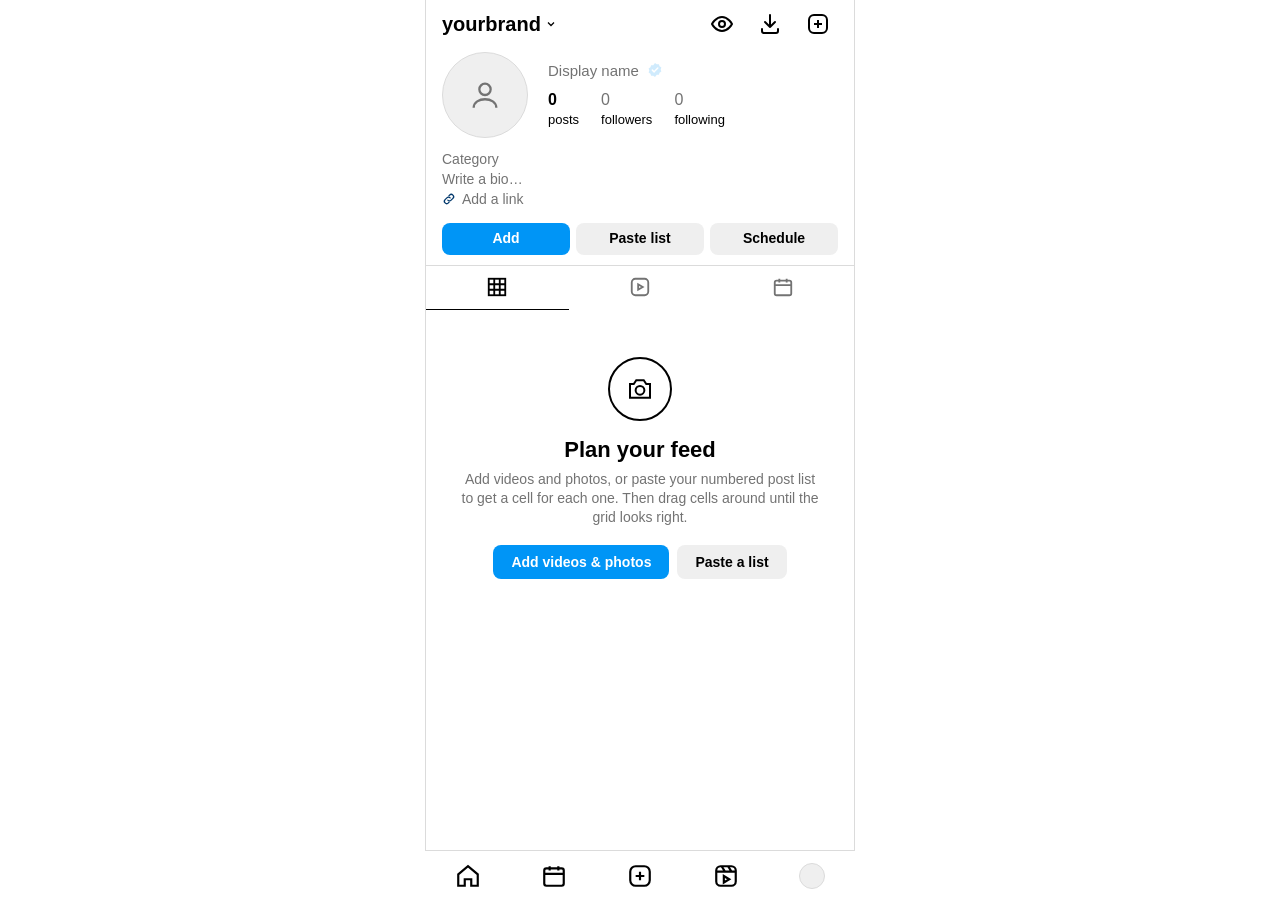
==== commit 342a4515: "Add screenshot Preview mode and hover-only banner buttons - Banner buttons and size label only appea" ====
--- a/Instagram Previewer.html
+++ b/Instagram Previewer.html
@@ -331,6 +331,26 @@
   @media (prefers-reduced-motion: reduce) {
     *, *::before, *::after { animation: none !important; transition: none !important; }
   }
+
+  /* Screenshot preview: one click hides every editing control so the page looks like the real app. */
+  body.preview .edit-only { display: none !important; }
+  body:not(.preview) .native-only { display: none !important; }
+  body.preview [contenteditable] { pointer-events: none; }
+  /* Empty fields: counts and titles show their default (e.g. "0") as real text; empty bio/link lines disappear. */
+  body.preview [contenteditable]:empty::before { color: inherit; font-weight: inherit; }
+  body.preview .hide-empty:empty, body.preview .row-hide-empty:has(.hide-empty:empty) { display: none !important; }
+  body.preview .ph small { display: none; }
+  body.preview [contenteditable]:hover, body.preview [contenteditable]:focus { box-shadow: none; background: none; }
+  .exit-preview {
+    position: fixed; top: calc(12px + env(safe-area-inset-top, 0px)); right: 12px; z-index: 80;
+    padding: 8px 14px; border-radius: 18px; background: rgba(0, 0, 0, .78); color: #fff; font-size: 13px; font-weight: 600;
+    opacity: 0; pointer-events: none; transition: opacity .2s ease;
+  }
+  .exit-preview kbd { margin-left: 6px; padding: 1px 5px; border-radius: 4px; background: rgba(255, 255, 255, .2); font: inherit; font-size: 11px; }
+  .exit-preview.show { opacity: 1; pointer-events: auto; }
+  body:not(.preview) .exit-preview { display: none; }
+  body.preview .tile .when, body.preview .tile .trial, body.preview .tile .reels-only, body.preview .add-tile,
+  body.preview .off-grid-note, body.preview .recover, body.preview .verified[aria-pressed="false"] { display: none !important; }
 </style>
 </head>
 <body>
@@ -340,7 +360,10 @@
       <span id="username" contenteditable="plaintext-only" spellcheck="false" data-placeholder="username"></span>
       <svg width="12" height="12" viewBox="0 0 24 24" fill="none" stroke="currentColor" stroke-width="2.5"><path d="M6 9l6 6 6-6"/></svg>
     </div>
-    <button class="icon-btn" data-open-backup aria-label="Backup" title="Backup">
+    <button class="icon-btn edit-only" data-preview aria-label="Preview for screenshots" title="Preview: hide editing controls for clean screenshots">
+      <svg width="24" height="24" viewBox="0 0 24 24" fill="none" stroke="currentColor" stroke-width="2" stroke-linecap="round" stroke-linejoin="round"><path d="M2 12s3.6-7 10-7 10 7 10 7-3.6 7-10 7S2 12 2 12z"/><circle cx="12" cy="12" r="3"/></svg>
+    </button>
+    <button class="icon-btn edit-only" data-open-backup aria-label="Backup" title="Backup">
       <svg width="24" height="24" viewBox="0 0 24 24" fill="none" stroke="currentColor" stroke-width="2" stroke-linecap="round" stroke-linejoin="round"><path d="M12 3v12M7 10l5 5 5-5"/><path d="M4 17v2a2 2 0 002 2h12a2 2 0 002-2v-2"/></svg>
     </button>
     <button class="icon-btn" data-open-add aria-label="Add">
@@ -355,7 +378,7 @@
       </div>
       <div class="profile-main">
         <div class="name-row">
-          <span class="name" id="displayName" contenteditable="plaintext-only" data-placeholder="Display name"></span>
+          <span class="name hide-empty" id="displayName" contenteditable="plaintext-only" data-placeholder="Display name"></span>
           <button class="verified" id="verifiedBtn" aria-pressed="false" aria-label="Verified badge" title="Tap to toggle the verified badge">
             <svg width="16" height="16"><use href="#i-verified"/></svg>
           </button>
@@ -368,17 +391,19 @@
       </div>
     </div>
     <div class="bio">
-      <div class="category" id="category" contenteditable="plaintext-only" data-placeholder="Category"></div>
-      <div class="text" id="bioText" contenteditable="plaintext-only" data-placeholder="Write a bio…"></div>
-      <div class="link">
+      <div class="category hide-empty" id="category" contenteditable="plaintext-only" data-placeholder="Category"></div>
+      <div class="text hide-empty" id="bioText" contenteditable="plaintext-only" data-placeholder="Write a bio…"></div>
+      <div class="link row-hide-empty">
         <svg width="14" height="14"><use href="#i-link"/></svg>
-        <span id="link" contenteditable="plaintext-only" spellcheck="false" data-placeholder="Add a link"></span>
+        <span class="hide-empty" id="link" contenteditable="plaintext-only" spellcheck="false" data-placeholder="Add a link"></span>
       </div>
     </div>
     <div class="actions">
-      <button class="btn primary" data-open-add>Add</button>
-      <button class="btn" data-open-paste>Paste list</button>
-      <button class="btn" data-goto="schedule">Schedule</button>
+      <button class="btn primary edit-only" data-open-add>Add</button>
+      <button class="btn edit-only" data-open-paste>Paste list</button>
+      <button class="btn edit-only" data-goto="schedule">Schedule</button>
+      <span class="btn primary native-only" aria-hidden="true" style="display:grid;place-items:center">Follow</span>
+      <span class="btn native-only" aria-hidden="true" style="display:grid;place-items:center">Message</span>
     </div>
   </section>
 
@@ -389,7 +414,8 @@
     <button class="tab" role="tab" data-tab="reels" aria-selected="false" aria-label="Reels">
       <svg width="22" height="22" viewBox="0 0 24 24" fill="none" stroke="currentColor" stroke-width="2"><rect x="3" y="3" width="18" height="18" rx="4"/><path d="M10 9v6l5-3z"/></svg>
     </button>
-    <button class="tab" role="tab" data-tab="schedule" aria-selected="false" aria-label="Schedule">
+    <span class="tab native-only" aria-hidden="true"><svg width="22" height="22" viewBox="0 0 24 24" fill="none" stroke="currentColor" stroke-width="2"><rect x="3" y="3" width="18" height="18" rx="3"/><circle cx="12" cy="10" r="3"/><path d="M6.5 19c1-3 3-4 5.5-4s4.5 1 5.5 4"/></svg></span>
+    <button class="tab edit-only" role="tab" data-tab="schedule" aria-selected="false" aria-label="Schedule">
       <svg width="22" height="22" viewBox="0 0 24 24" fill="none" stroke="currentColor" stroke-width="2"><rect x="3" y="5" width="18" height="16" rx="2"/><path d="M3 10h18M8 3v4M16 3v4"/></svg>
     </button>
   </nav>
@@ -447,7 +473,8 @@
     <button class="icon-btn" aria-label="Grid" data-goto="grid" data-scroll-top>
       <svg width="26" height="26" viewBox="0 0 24 24" fill="none" stroke="currentColor" stroke-width="2"><path d="M3 10.5L12 3l9 7.5V21h-6v-6H9v6H3z"/></svg>
     </button>
-    <button class="icon-btn" aria-label="Schedule" data-goto="schedule">
+    <span class="icon-btn native-only" aria-hidden="true"><svg width="26" height="26" viewBox="0 0 24 24" fill="none" stroke="currentColor" stroke-width="2"><circle cx="11" cy="11" r="7"/><path d="M20 20l-4-4"/></svg></span>
+    <button class="icon-btn edit-only" aria-label="Schedule" data-goto="schedule">
       <svg width="26" height="26" viewBox="0 0 24 24" fill="none" stroke="currentColor" stroke-width="2"><rect x="3" y="5" width="18" height="16" rx="2"/><path d="M3 10h18M8 3v4M16 3v4"/></svg>
     </button>
     <button class="icon-btn" aria-label="Add" data-open-add>
@@ -592,6 +619,8 @@
 
 <div class="drop-overlay" id="dropOverlay" hidden>Drop on a cell to fill it, or anywhere else to add new cells</div>
 <div class="toast" id="toast" hidden></div>
+<button class="exit-preview" id="exitPreview" type="button">Exit preview<kbd>Esc</kbd></button>
+
 
 <input type="file" id="fileInput" accept="image/*,video/*" multiple hidden>
 <input type="file" id="mediaInput" accept="image/*,video/*" multiple hidden>
@@ -1913,6 +1942,31 @@
   $('restoreCancel').addEventListener('click', () => { pendingRestore = null; $('restoreConfirm').hidden = true; });
   $('restoreGo').addEventListener('click', runRestore);
 
+  // ---------- Screenshot preview ----------
+  // Hides the toolbar, banner buttons, schedule badges, hints and editing outlines. Esc exits; on a
+  // touch screen, tapping shows an "Exit preview" button for a moment, then it fades out again.
+  let previewPillTimer;
+  function showExitPill(ms) {
+    $('exitPreview').classList.add('show');
+    clearTimeout(previewPillTimer);
+    previewPillTimer = setTimeout(() => $('exitPreview').classList.remove('show'), ms);
+  }
+  function setPreview(on) {
+    document.body.classList.toggle('preview', on);
+    if (document.activeElement && document.activeElement.blur) document.activeElement.blur();
+    if (on) { $('toast').hidden = true; if (currentTab === 'schedule') setTab('grid'); showExitPill(2500); }
+  }
+  document.addEventListener('click', e => { if (e.target.closest('[data-preview]')) setPreview(true); });
+  $('exitPreview').addEventListener('click', () => setPreview(false));
+  // Capture phase, so Esc closes an open dialog first and only exits preview when nothing is open.
+  document.addEventListener('keydown', e => {
+    if (e.key === 'Escape' && document.body.classList.contains('preview') && !openModals.length) setPreview(false);
+  }, true);
+  document.addEventListener('mousemove', e => {
+    if (document.body.classList.contains('preview') && e.clientY < 90 && e.clientX > window.innerWidth - 260) showExitPill(1500);
+  });
+  document.addEventListener('touchstart', () => { if (document.body.classList.contains('preview')) showExitPill(2500); }, { passive: true });
+
   // ---------- Boot ----------
   // A flag that's still set at the next launch means the last one never finished (e.g. the tab crashed).
   let lastLaunchFailed = false;
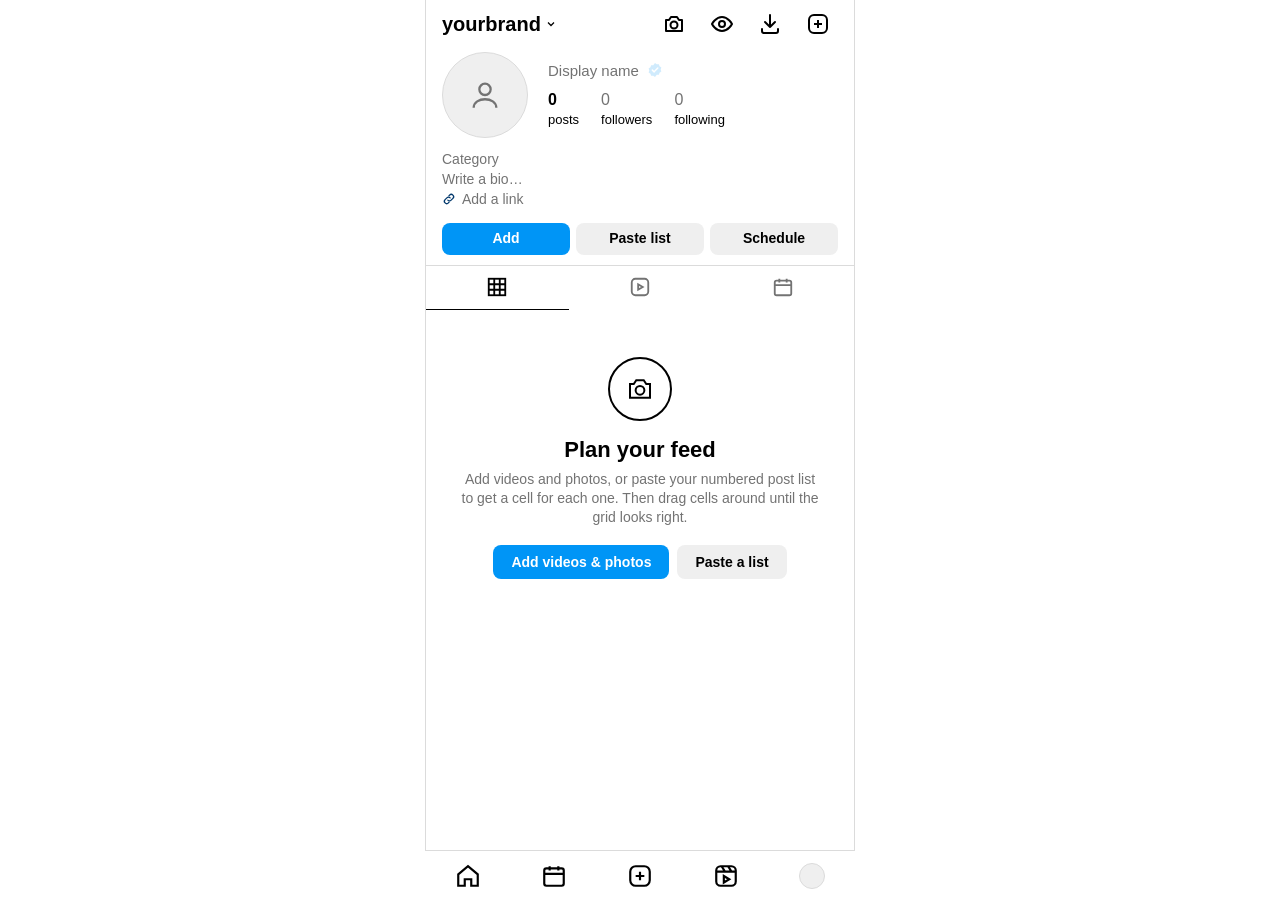
==== commit cbc664e1: "Add Snapshot: save the page as PNG or PDF - Snapshot button in all three previewers captures the who" ====
--- a/Instagram Previewer.html
+++ b/Instagram Previewer.html
@@ -323,8 +323,7 @@
   .toast {
     position: fixed; left: 50%; top: calc(12px + env(safe-area-inset-top)); transform: translateX(-50%);
     z-index: 70; background: #262626; color: #fff; padding: 10px 14px; border-radius: 8px;
-    font-size: 13px; max-width: calc(100% - 32px); box-shadow: 0 4px 16px rgba(0,0,0,.3);
-  }
+    font-size: 13px; max-width: calc(100% - 32px); box-shadow: 0 4px 16px rgba(0,0,0,.3); pointer-events: none; }
 
   @keyframes fade { from { opacity: 0; } }
   @keyframes up { from { transform: translateY(40px); opacity: 0; } }
@@ -360,6 +359,9 @@
       <span id="username" contenteditable="plaintext-only" spellcheck="false" data-placeholder="username"></span>
       <svg width="12" height="12" viewBox="0 0 24 24" fill="none" stroke="currentColor" stroke-width="2.5"><path d="M6 9l6 6 6-6"/></svg>
     </div>
+    <button class="icon-btn edit-only" data-open-snap aria-label="Snapshot" title="Snapshot: save the page as an image or PDF">
+      <svg width="24" height="24" viewBox="0 0 24 24" fill="none" stroke="currentColor" stroke-width="2" stroke-linejoin="round"><path d="M4 8h3l2-3h6l2 3h3v11H4z"/><circle cx="12" cy="13" r="3.5"/></svg>
+    </button>
     <button class="icon-btn edit-only" data-preview aria-label="Preview for screenshots" title="Preview: hide editing controls for clean screenshots">
       <svg width="24" height="24" viewBox="0 0 24 24" fill="none" stroke="currentColor" stroke-width="2" stroke-linecap="round" stroke-linejoin="round"><path d="M2 12s3.6-7 10-7 10 7 10 7-3.6 7-10 7S2 12 2 12z"/><circle cx="12" cy="12" r="3"/></svg>
     </button>
@@ -542,6 +544,21 @@
         </div>
       </div>
       <div class="hint" id="backupStatus" hidden></div>
+    </div>
+  </div>
+</div>
+
+<!-- Snapshot -->
+<div class="backdrop" id="snapModal" hidden>
+  <div class="sheet small" role="dialog" aria-modal="true" aria-label="Snapshot">
+    <div class="sheet-title">Save a snapshot</div>
+    <div class="sheet-body">
+      <div class="hint">Saves the whole page exactly as it looks in Preview, without any editing controls.</div>
+      <div class="sheet-btns">
+        <button class="btn primary" data-snap="png">Image (PNG)</button>
+        <button class="btn" data-snap="pdf">PDF</button>
+      </div>
+      <div class="hint">Browsers save to your Downloads folder. To save straight to your Desktop, set your browser to ask where to save each download (Chrome: Settings, Downloads; Safari: Settings, General, File download location).</div>
     </div>
   </div>
 </div>
@@ -1044,7 +1061,7 @@
 
   function parseList(text) {
     return text.split(/\r?\n/).map(l => l.trim()).filter(Boolean).map(line => {
-      const title = line.replace(/^\d+\s*[.\-\/):\]]*\s*/, '').trim() || line;
+      const title = line.replace(/^\d+\s*[.\-\/):\]]+\s*/, '').trim() || line;
       const t = title.toLowerCase();
       const kind = /trial/.test(t) ? 'trial'
         : /car+[aeo]?u?s+e?l/.test(t) ? 'carousel'
@@ -1967,6 +1984,132 @@
   });
   document.addEventListener('touchstart', () => { if (document.body.classList.contains('preview')) showExitPill(2500); }, { passive: true });
 
+  // ---------- Snapshot: the page as it looks in Preview, saved as PNG or PDF ----------
+  // html2canvas and jsPDF load from cdnjs only when a snapshot is taken.
+  const SNAP_LIBS = {
+    html2canvas: 'https://cdnjs.cloudflare.com/ajax/libs/html2canvas/1.4.1/html2canvas.min.js',
+    jspdf: 'https://cdnjs.cloudflare.com/ajax/libs/jspdf/2.5.1/jspdf.umd.min.js',
+  };
+  const loadedScripts = {};
+  function loadScript(url) {
+    if (!loadedScripts[url]) {
+      loadedScripts[url] = new Promise((resolve, reject) => {
+        const s = document.createElement('script');
+        s.src = url;
+        s.onload = resolve;
+        s.onerror = () => { delete loadedScripts[url]; reject(new Error('script_load')); };
+        document.head.appendChild(s);
+      });
+    }
+    return loadedScripts[url];
+  }
+  // html2canvas skips a few things the browser draws: object-fit, <use> icons, video frames and
+  // fixed/sticky bars. Patch the copy it renders so the snapshot matches the screen.
+  function prepareSnapshotClone(doc) {
+    const win = doc.defaultView;
+    doc.querySelectorAll('svg use').forEach(use => {
+      const ref = use.getAttribute('href') || use.getAttribute('xlink:href') || '';
+      const sym = ref.startsWith('#') && doc.getElementById(ref.slice(1));
+      if (!sym) return;
+      const svg = use.closest('svg');
+      if (svg && !svg.getAttribute('viewBox') && sym.getAttribute('viewBox')) svg.setAttribute('viewBox', sym.getAttribute('viewBox'));
+      use.replaceWith(...[...sym.childNodes].map(n => n.cloneNode(true)));
+    });
+    doc.querySelectorAll('video').forEach(v => {
+      const img = doc.createElement('img');
+      if (v.poster) img.src = v.poster;
+      img.style.cssText = 'width:100%;height:100%;object-fit:contain;background:#000;display:block';
+      v.replaceWith(img);
+    });
+    doc.querySelectorAll('img').forEach(img => {
+      const cs = win.getComputedStyle(img);
+      if (cs.objectFit !== 'cover' && cs.objectFit !== 'contain') return;
+      if (!img.getAttribute('src')) return;
+      const d = doc.createElement('div');
+      Object.assign(d.style, {
+        width: cs.width, height: cs.height, display: cs.display === 'inline' ? 'inline-block' : cs.display,
+        position: cs.position, top: cs.top, left: cs.left, right: cs.right, bottom: cs.bottom,
+        borderRadius: cs.borderRadius, backgroundColor: cs.backgroundColor,
+        backgroundImage: `url("${img.src}")`, backgroundSize: cs.objectFit, backgroundPosition: cs.objectPosition || 'center', backgroundRepeat: 'no-repeat',
+      });
+      img.replaceWith(d);
+    });
+    doc.querySelectorAll('body *').forEach(el => {
+      const pos = win.getComputedStyle(el).position;
+      if (pos === 'sticky') Object.assign(el.style, { position: 'relative', top: 'auto', bottom: 'auto' });
+      else if (pos === 'fixed') Object.assign(el.style, { position: 'absolute', left: '0', right: '0', transform: 'none' });
+    });
+  }
+  async function captureCanvas() {
+    await loadScript(SNAP_LIBS.html2canvas);
+    const target = document.querySelector('.app');
+    const wasPreview = document.body.classList.contains('preview');
+    const scrollY = window.scrollY;
+    document.body.classList.add('preview');
+    $('toast').hidden = true;
+    const hiddenForSnap = [];
+    const hideForSnap = el => { if (el && el.style.display !== 'none') { hiddenForSnap.push([el, el.style.display]); el.style.display = 'none'; } };
+    document.querySelectorAll('.hide-empty').forEach(el => {
+      if (el.textContent.trim()) return;
+      hideForSnap(el.closest('.row-hide-empty') || el);
+    });
+    document.querySelectorAll('.ptext').forEach(el => { if (!el.textContent.trim()) hideForSnap(el.closest('.ptext-wrap')); });
+    window.scrollTo(0, 0);
+    await new Promise(r => requestAnimationFrame(() => requestAnimationFrame(r)));
+    await Promise.all([...target.querySelectorAll('img')].map(img => (img.decode ? img.decode().catch(() => {}) : null)));
+    try {
+      const w = target.offsetWidth, h = target.scrollHeight;
+      // Stay under ~16 million pixels so phones (Safari's canvas limit) can render long pages.
+      const scale = Math.max(0.5, Math.min(2, Math.sqrt(16e6 / (w * h))));
+      const canvas = await window.html2canvas(target, {
+        scale, useCORS: true, logging: false,
+        backgroundColor: getComputedStyle(document.body).backgroundColor,
+        ignoreElements: el => el.id === 'toast' || el.classList.contains('exit-preview') || el.classList.contains('backdrop') || el.classList.contains('drop-overlay'),
+        onclone: prepareSnapshotClone,
+      });
+      canvas._scale = scale;
+      return canvas;
+    } finally {
+      hiddenForSnap.forEach(([el, display]) => { el.style.display = display; });
+      if (!wasPreview) document.body.classList.remove('preview');
+      window.scrollTo(0, scrollY);
+    }
+  }
+  async function takeSnapshot(kind) {
+    closeModal('snapModal');
+    try {
+      const canvas = await captureCanvas();
+      const base = `${((profile.username || 'instagram') + '-instagram').replace(/[^\w.-]+/g, '-').replace(/^-+|-+$/g, '') || 'snapshot'}-${todayISO()}`;
+      if (kind === 'png') {
+        const blob = await new Promise(r => canvas.toBlob(r, 'image/png'));
+        await offerFile(`${base}.png`, blob);
+      } else {
+        await loadScript(SNAP_LIBS.jspdf);
+        const { jsPDF } = window.jspdf;
+        let w = canvas.width / canvas._scale * 0.75, h = canvas.height / canvas._scale * 0.75; // CSS px to points
+        const fit = Math.min(1, 14400 / Math.max(w, h)); // PDF pages max out at 14,400 pt
+        w *= fit; h *= fit;
+        const pdf = new jsPDF({ orientation: w > h ? 'landscape' : 'portrait', unit: 'pt', format: [w, h], compress: true });
+        pdf.addImage(canvas.toDataURL('image/jpeg', 0.92), 'JPEG', 0, 0, w, h);
+        await offerFile(`${base}.pdf`, pdf.output('blob'));
+      }
+      toast('Snapshot saved.');
+    } catch (err) {
+      const code = err && err.code;
+      toast(
+        err && err.message === 'script_load' ? "Couldn't load the snapshot tool. Check your internet connection and try again." :
+        code === 'declined' ? 'Snapshot not saved.' :
+        code === 'rate_limited' ? 'A save prompt is already open. Finish that one first.' :
+        code ? "Saving files isn't available in this view. Open it in a browser to save a snapshot." :
+        "Couldn't take the snapshot. Try again, or reload the page first.", 7000);
+    }
+  }
+  document.addEventListener('click', e => {
+    if (e.target.closest('[data-open-snap]')) openModal('snapModal');
+    const b = e.target.closest('[data-snap]');
+    if (b) takeSnapshot(b.dataset.snap);
+  });
+
   // ---------- Boot ----------
   // A flag that's still set at the next launch means the last one never finished (e.g. the tab crashed).
   let lastLaunchFailed = false;
